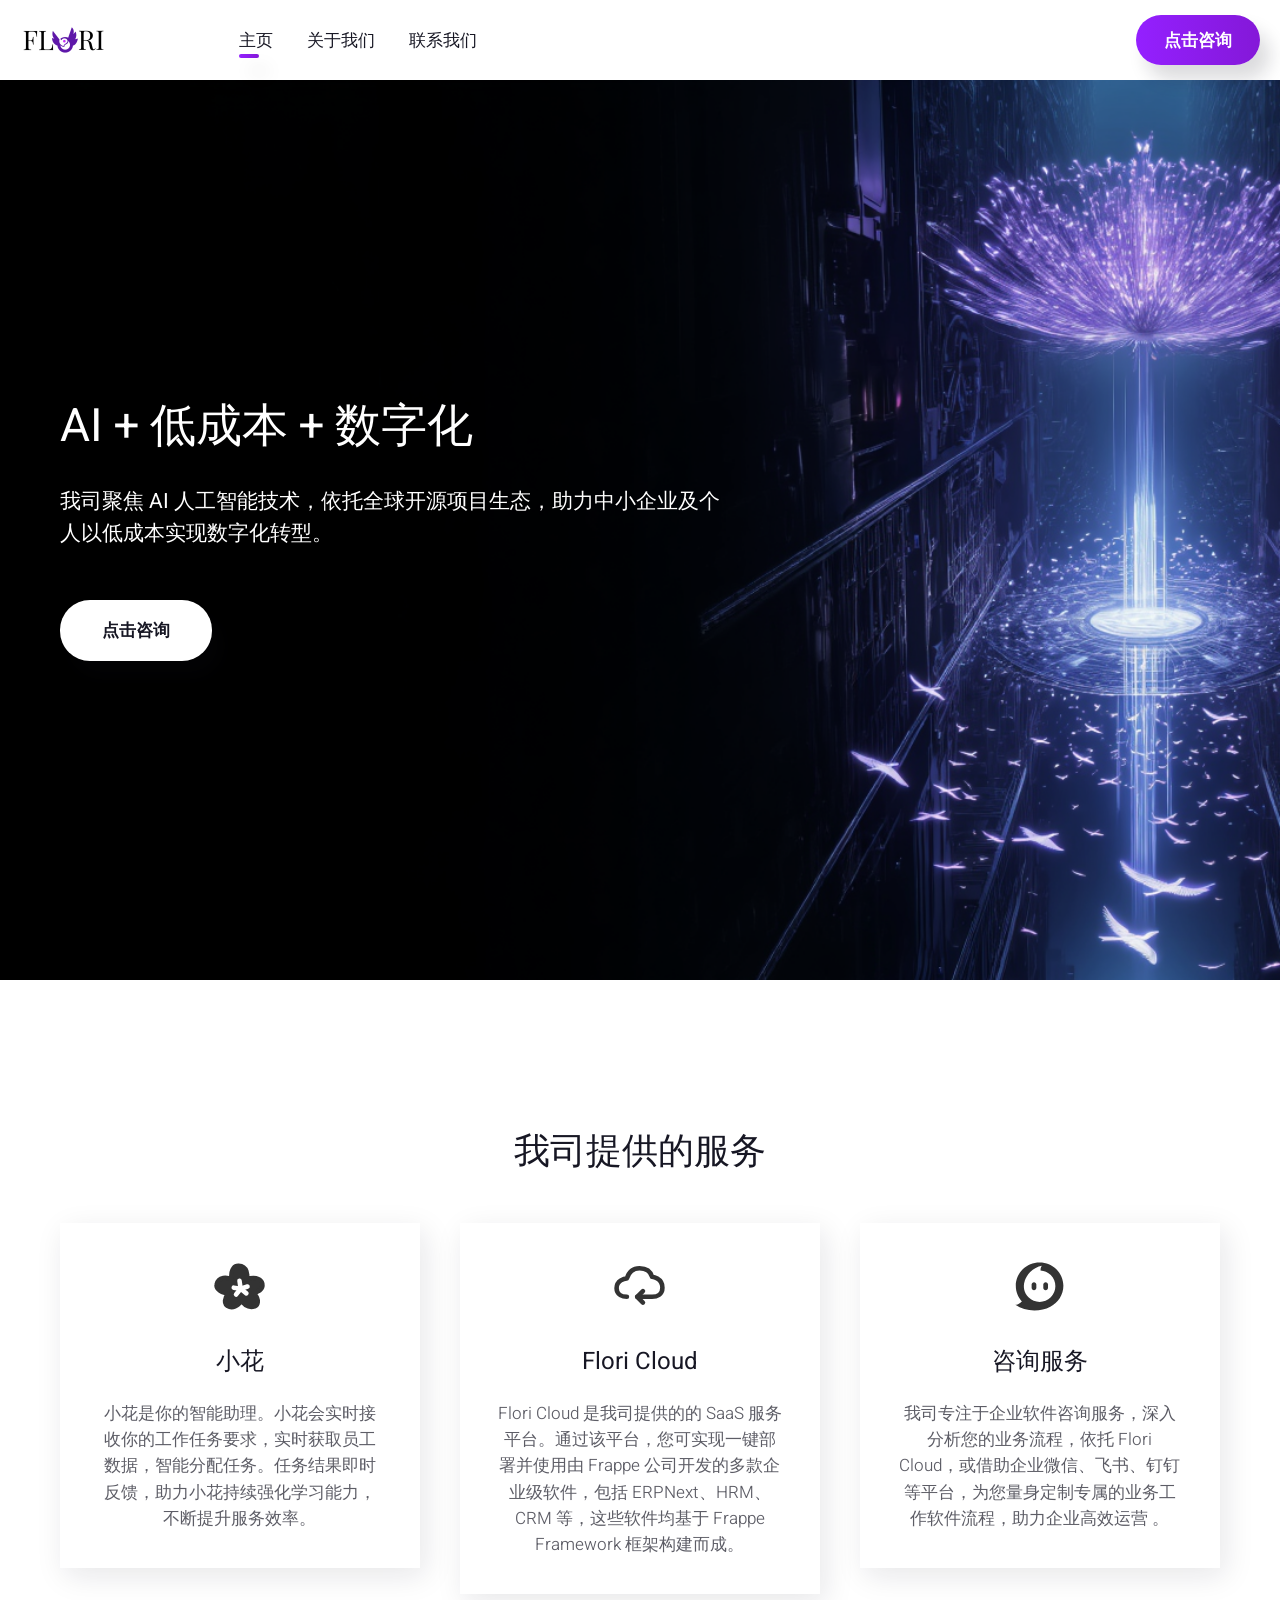
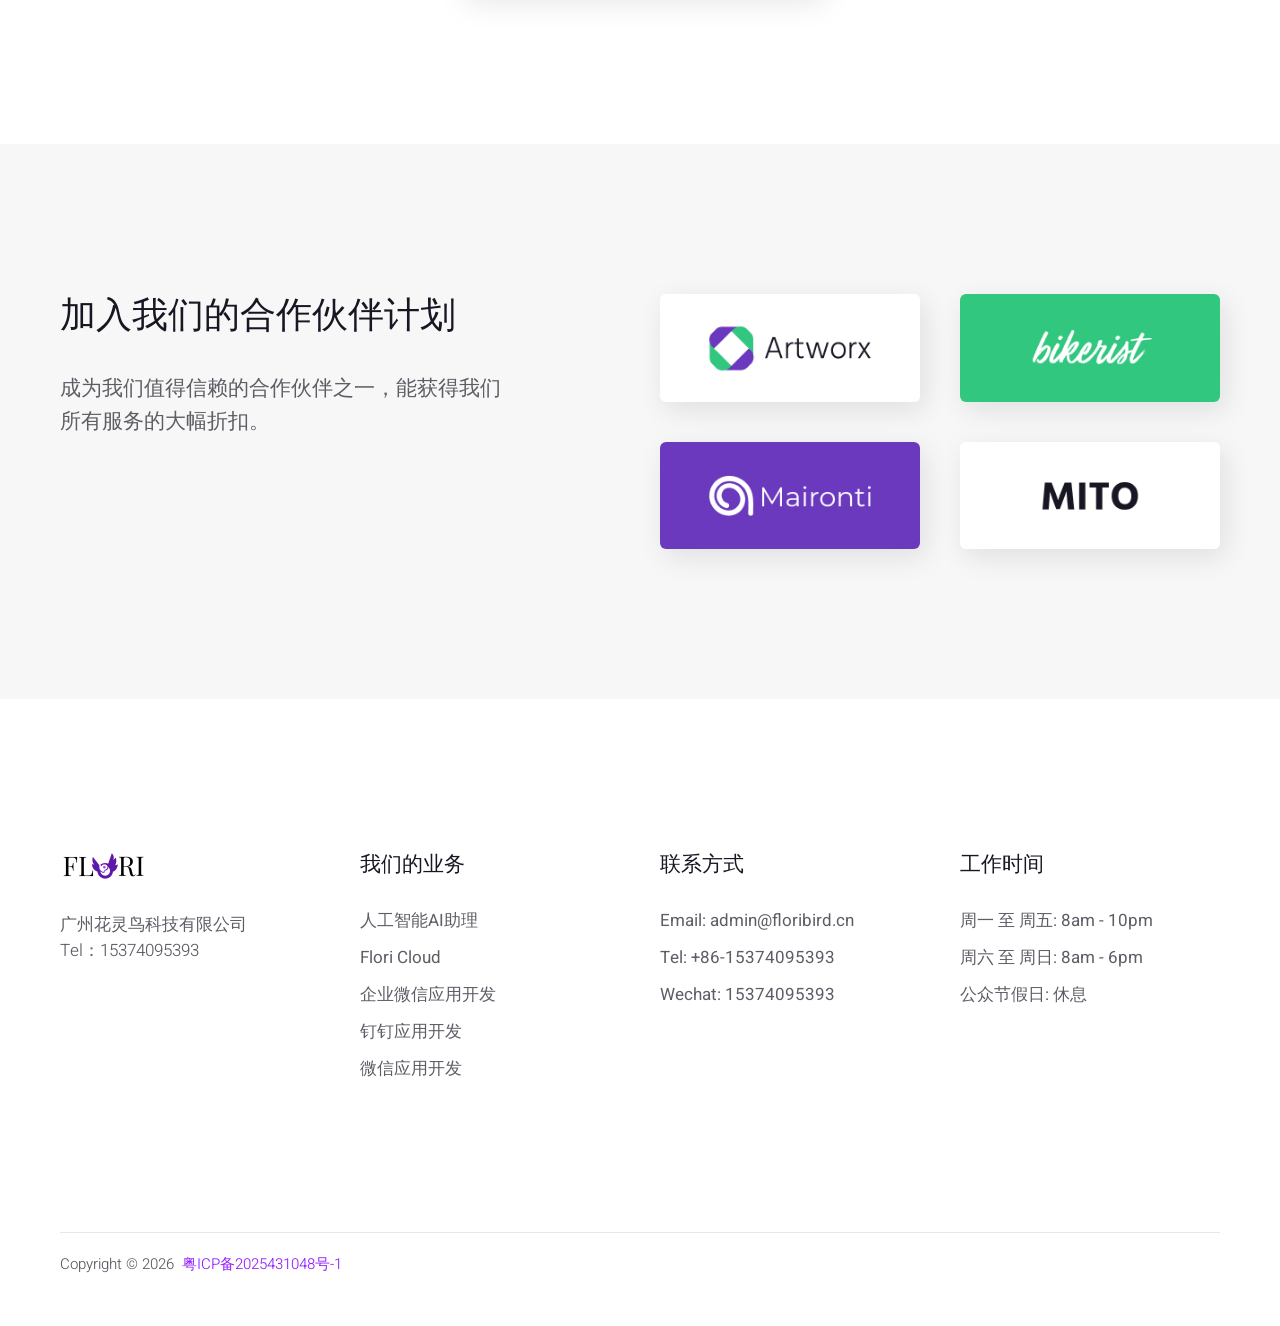
==== www/index.html @ df019b25 "snap: 第一次部署 cloudfare page" ====
<!DOCTYPE html>
<html lang="en">
  <head>
    <title>广州花灵鸟科技有限公司</title>
    <meta charset="utf-8">
    <meta name="viewport" content="width=device-width, height=device-height, initial-scale=1.0">
    <meta http-equiv="X-UA-Compatible" content="IE=edge">
    <meta property="og:description" content="brevis, barbatus clabulares aliquando convertam de dexter, peritus capio. devatio clemens habitio est.">
    <link rel="icon" href="images/favicon.ico" type="image/x-icon">
    <link rel="stylesheet" href="components/base/base.css">
    <script src="components/base/core.min.js"></script>
    <script src="components/base/script.js"></script>
  </head>
  <body>
    <div class="page">
      <!--RD Navbar-->
      <header class="section rd-navbar-wrap" data-preset='{"title":"Navbar App","category":"header","reload":true,"id":"navbar-app"}'>
        <nav class="rd-navbar navbar-app">
          <div class="navbar-container">
            <div class="navbar-cell">
              <div class="navbar-panel">
                <button class="navbar-switch int-hamburger novi-icon" data-multi-switch='{"targets":".rd-navbar","scope":".rd-navbar","isolate":"[data-multi-switch]"}'></button>
                <div class="navbar-logo"><a class="navbar-logo-link" href="index.html"><img class="navbar-logo-default" src="images/logo-default-89x26.png" alt="Intense" width="89" height="26"/><img class="navbar-logo-inverse" src="images/logo-inverse-89x26.png" alt="Intense" width="89" height="26"/></a></div>
              </div>
            </div>
            <div class="navbar-cell navbar-spacer-narrow"></div>
            <div class="navbar-cell navbar-sidebar">
              <ul class="navbar-navigation rd-navbar-nav">
                <li class="navbar-navigation-root-item active"><a class="navbar-navigation-root-link" href="index.html">主页</a>
                </li>
                <li class="navbar-navigation-root-item"><a class="navbar-navigation-root-link" href="about-us.html">关于我们</a>
                </li>
                <li class="navbar-navigation-root-item"><a class="navbar-navigation-root-link" href="contact-us.html">联系我们</a>
                </li>
              </ul>
            </div>
            <div class="navbar-cell navbar-spacer"></div>
            <div class="navbar-cell">
              <div class="navbar-subpanel">
                <div class="navbar-subpanel-item">
                  <button class="navbar-button navbar-info-button mdi-dots-vertical novi-icon" data-multi-switch='{"targets":".rd-navbar","scope":".rd-navbar","class":"navbar-info-active","isolate":"[data-multi-switch]"}'></button>
                  <div class="navbar-info">
                    <a class="btn btn-primary navbar-action-button" href="contact-us.html">点击咨询</a>
                  </div>
                </div>
              </div>
            </div>
          </div>
        </nav>
      </header>
      <!-- Intro-->
      <section class="section section-lg section-boxed bg-image d-flex align-items-center min-vh-100 context-dark" style="background-image: url(images/home-01-1840x1000.png)">
        <div class="container">
          <div class="row">
            <div class="col-sm-10 col-md-8 col-xl-7 col-xxl-6" data-animate='{"class":"fadeInUp"}'>
              <h1>AI + 低成本 + 数字化</h1>
              <p class="font-weight-normal">我司聚焦 AI 人工智能技术，依托全球开源项目生态，助力中小企业及个人以低成本实现数字化转型。</p>
              <div class="offset-md">
                <a class="btn btn-lg btn-white" href="contact-us.html">点击咨询</a>
              </div>
            </div>
          </div>
        </div>
      </section>
    
      <!-- What we offer-->
      <section class="section section-lg bg-transparent novi-background" data-preset='{"title":"Offer","category":"blurb","reload":false,"id":"offer-1"}'>
        <div class="container">
          <h2 class="text-center" data-animate='{"class":"fadeInUp"}'>我司提供的服务</h2>
          <!-- <p class="text-center" data-animate='{"class":"fadeInUp"}'>Take a look at the list of our featured solutions</p> -->
          <div class="row row-30 row-md-40 justify-content-center justify-content-xl-between">
            <div class="col-sm-6 col-lg-4" data-animate='{"class":"fadeInUp"}'>
                    <!-- Blurb--><a class="blurb blurb-boxed text-center" >
                      <div class="blurb-embed">
                        <?xml version="1.0" encoding="UTF-8"?><svg width="55" height="55" viewBox="0 0 48 48" fill="none" xmlns="http://www.w3.org/2000/svg"><path d="M23.2663 6.00775C31 6.45947 31.2208 14.3708 30.285 17.623C39.6432 14.6492 43.2305 18.8621 43.8544 21.3403C44.9773 27.2874 39.3312 29.0839 36.3678 29.2387C42.357 36.6725 39.4872 40.3894 37.3036 41.3186C30.5657 43.1771 26.6977 38.3761 25.6059 35.7433C22.6112 42.062 17.4954 42.4027 15.3119 41.7832C8.94827 39.9248 11.7245 33.2654 13.9081 30.1679C4.92427 28.6812 3.61412 24.2829 4.08203 22.2696C5.57934 14.8358 13.4402 16.0745 17.1835 17.623C15.6862 7.95912 20.6148 5.85288 23.2663 6.00775Z" fill="#333" stroke="#333" stroke-width="4" stroke-linecap="round" stroke-linejoin="round"/><path d="M25 26L21 31" stroke="#FFF" stroke-width="4" stroke-linecap="round" stroke-linejoin="round"/><path d="M19 25L25 26" stroke="#FFF" stroke-width="4" stroke-linecap="round" stroke-linejoin="round"/><path d="M24 19L25 26" stroke="#FFF" stroke-width="4" stroke-linecap="round" stroke-linejoin="round"/><path d="M31 24L25 26" stroke="#FFF" stroke-width="4" stroke-linecap="round" stroke-linejoin="round"/><path d="M25 26L30 30" stroke="#FFF" stroke-width="4" stroke-linecap="round" stroke-linejoin="round"/></svg>
                      </div>
                      <div class="blurb-title h5">小花</div>
                      <div class="blurb-text">小花是你的智能助理。小花会实时接收你的工作任务要求，实时获取员工数据，智能分配任务。任务结果即时反馈，助力小花持续强化学习能力，不断提升服务效率。</div></a>
            </div>
            <div class="col-sm-6 col-lg-4" data-animate='{"class":"fadeInUp"}'>
                    <!-- Blurb--><a class="blurb blurb-boxed text-center">
                      <div class="blurb-embed">
                        <?xml version="1.0" encoding="UTF-8"?><svg width="55" height="55" viewBox="0 0 48 48" fill="none" xmlns="http://www.w3.org/2000/svg"><path d="M13 33C9.66666 33 4 31.5 4 25.5C4 18.5 11 17 13 17C14 13.5 16 8 24 8C31 8 34 12 35 15.5C35 15.5 44 16.5 44 25C44 31 39 33 35 33H22" stroke="#333" stroke-width="4" stroke-linecap="round" stroke-linejoin="round"/><path d="M27 28L22 33L27 38" stroke="#333" stroke-width="4" stroke-linecap="round" stroke-linejoin="round"/></svg>
                      </div>
                      <div class="blurb-title h5">Flori Cloud</div>
                      <div class="blurb-text">Flori Cloud 是我司提供的的 SaaS 服务平台。通过该平台，您可实现一键部署并使用由 Frappe 公司开发的多款企业级软件，包括 ERPNext、HRM、CRM 等，这些软件均基于 Frappe Framework 框架构建而成。</div></a>
            </div>
            <div class="col-sm-6 col-lg-4" data-animate='{"class":"fadeInUp"}'>
                    <!-- Blurb--><a class="blurb blurb-boxed text-center">
                      <div class="blurb-embed">
                        <?xml version="1.0" encoding="UTF-8"?><svg width="55" height="55" viewBox="0 0 48 48" fill="none" xmlns="http://www.w3.org/2000/svg"><path fill-rule="evenodd" clip-rule="evenodd" d="M8.60868 36.9866C5.32131 33.3783 3.32142 28.6145 3.32142 23.3913C3.32142 12.1271 12.6179 2.99561 24.0856 2.99561C35.5534 2.99561 44.8499 12.1271 44.8499 23.3913C44.8499 31.356 40.2004 38.2515 33.4234 41.6092C29.277 43.7709 24.5467 44.9956 19.5253 44.9956C13.3726 44.9956 7.6569 43.157 2.91699 40.0087C2.91699 40.0087 6.09557 39.662 8.60786 36.9874L8.60868 36.9866ZM33.8397 33.4854C39.2117 28.1136 39.2117 19.4041 33.8397 14.0322C31.3487 11.5413 28.1401 10.2062 24.8794 10.0255V10.0247C24.781 7.57827 26.0979 5.92609 26.1043 5.91803L26.103 5.91829L26.104 5.91699C22.3564 6.64093 18.7778 8.45398 15.8759 11.3559C13.6504 13.5813 12.0658 16.2048 11.1211 18.997C11.2594 18.6308 11.4136 18.2692 11.5837 17.9134C11.3879 18.4127 11.211 18.9229 11.051 19.4449C9.47775 24.2208 10.5882 29.6872 14.3864 33.4854C19.7584 38.8574 28.4679 38.8574 33.8397 33.4854Z" fill="#333"/><path fill-rule="evenodd" clip-rule="evenodd" d="M17.1299 22.3449V24.0538V25.1921C17.1299 26.3283 18.0509 27.2493 19.1872 27.2493C20.3234 27.2493 21.2443 26.3283 21.2443 25.1921V24.0521V22.3449C21.2443 21.2089 20.3234 20.2876 19.1872 20.2876C18.0509 20.2876 17.1299 21.2089 17.1299 22.3449Z" fill="#333"/><path fill-rule="evenodd" clip-rule="evenodd" d="M27.3125 22.3449V24.0538V25.1921C27.3125 26.3283 28.2336 27.2493 29.3697 27.2493C30.5059 27.2493 31.427 26.3283 31.427 25.1921V24.0521V22.3449C31.427 21.2089 30.5059 20.2876 29.3697 20.2876C28.2336 20.2876 27.3125 21.2089 27.3125 22.3449Z" fill="#333"/></svg>
                      </div>
                      <div class="blurb-title h5">咨询服务</div>
                      <div class="blurb-text">我司专注于企业软件咨询服务，深入分析您的业务流程，依托 Flori Cloud，或借助企业微信、飞书、钉钉等平台，为您量身定制专属的业务工作软件流程，助力企业高效运营 。</div></a>
            </div>
          </div>
        </div>
      </section>
      <!-- Partners-->
      <section class="section section-lg section-boxed bg-200 novi-background" data-preset='{"title":"Partners","category":"partner","reload":false,"id":"partners-4"}'>
        <div class="container">
          <div class="row row-30 novi-disabled">
            <div class="col-md-5 col-xl-5">
              <h2>加入我们的合作伙伴计划</h2>
              <p>成为我们值得信赖的合作伙伴之一，能获得我们所有服务的大幅折扣。</p>
            </div>
            <div class="col-md-7 col-xl-6 offset-xl-1">
              <div class="row row-30 row-lg-40">
                <div class="col-6">
                  <div class="partner"><img class="partner-image" src="images/partners/partner-1-290x120.jpg" alt="" width="290" height="120"/>
                  </div>
                </div>
                <div class="col-6">
                  <div class="partner"><img class="partner-image" src="images/partners/partner-2-290x120.jpg" alt="" width="290" height="120"/>
                  </div>
                </div>
                <div class="col-6">
                  <div class="partner"><img class="partner-image" src="images/partners/partner-3-290x120.jpg" alt="" width="290" height="120"/>
                  </div>
                </div>
                <div class="col-6">
                  <div class="partner"><img class="partner-image" src="images/partners/partner-4-290x120.jpg" alt="" width="290" height="120"/>
                  </div>
                </div>
              </div>
            </div>
          </div>
        </div>
      </section>
      <!-- Footer app-->
      <footer class="section footer footer-lg bg-transparent novi-background" data-preset='{"title":"Footer App","category":"footer","reload":true,"id":"footer-app"}'>
        <div class="container">
          <div class="row row-40 row-md-50 justify-content-md-between justify-content-xl-end">
            <div class="col-lg-4 col-xl-3">
                    <!-- Logo-->
                    <div class="logo"><a class="logo-link" href="index.html"><img class="logo-image-default" src="images/logo-default-89x26.png" alt="Intense" width="89" height="26"/><img class="logo-image-inverse" src="images/logo-inverse-89x26.png" alt="Intense" width="89" height="26"/></a></div>
              <p class="small">
                广州花灵鸟科技有限公司</br>
                Tel：15374095393</br>
                </p>
            </div>
            <div class="col-auto col-xs-4 col-lg-auto col-xl-3">
              <h6>我们的业务</h6>
              <ul class="list list-xl small font-weight-normal">
                <li class="list-item"><a class="list-link" href="#">人工智能AI助理</a></li>
                <li class="list-item"><a class="list-link" href="#">Flori Cloud</a></li>
                <li class="list-item"><a class="list-link" href="#">企业微信应用开发</a></li>
                <li class="list-item"><a class="list-link" href="#">钉钉应用开发</a></li>
                <li class="list-item"><a class="list-link" href="#">微信应用开发</a></li>
              </ul>
            </div>
            <div class="col-auto col-xs-4 col-lg-auto col-xl-3">
              <h6>联系方式</h6>
              <ul class="list list-xl small font-weight-normal">
                <li class="list-item"><a class="list-link" href="mailto:#">Email: admin@floribird.cn</a></li>
                <li class="list-item"><a class="list-link" href="mailto:#">Tel: +86-15374095393</a></li>
                <li class="list-item"><a class="list-link" href="mailto:#">Wechat: 15374095393</a></li>
              </ul>
            </div>
            <div class="col-auto col-xs-4 col-lg-auto col-xl-3">
              <h6>工作时间</h6>
              <ul class="list list-xl small font-weight-normal">
                <li class="list-item">周一 至 周五: 8am - 10pm</li>
                <li class="list-item">周六 至 周日: 8am - 6pm</li>
                <li class="list-item">公众节假日: 休息</li>
              </ul>
            </div>
          </div>
          <hr class="divider divider-sm footer-divider">
          <div class="footer-panel">
                  <!-- Copyright-->
                  <p class="rights">Copyright <span>&copy;&nbsp;</span><span class="copyright-year"></span><span>&nbsp;</span>
                    <a href="https://beian.miit.gov.cn" target="_blank">粤ICP备2025431048号-1</a>
                  </p>
          </div>
        </div>
      </footer>
    </div>
    <div class="page-loader context-dark">
      <div class="page-loader-container"><img class="page-loader-logo" src="images/logo-default-89x26.png" alt="Intense" width="89" height="26"/>
        <svg class="page-loader-progress" x="0px" y="0px" width="100" height="100" viewBox="0 0 100 100" style="visibility: hidden;">
          <circle class="page-loader-circle clipped" cx="50" cy="50" r="48"></circle>
        </svg>
      </div>
    </div>
  </body>
</html>
---- www/components/base/base.css ----
*,*::before,*::after {	box-sizing: border-box;}html {	font-family: sans-serif;	line-height: 1.15;	-webkit-text-size-adjust: 100%;	-webkit-tap-highlight-color: rgba(0, 0, 0, 0);}article, aside, figcaption, figure, footer, header, hgroup, main, nav, section {	display: block;}body {	margin: 0;	font-family: "Heebo", sans-serif;	font-size: 1.3125rem;	font-weight: 300;	line-height: 1.54;	color: #5d5d66;	text-align: left;	background-color: #fff;}[tabindex="-1"]:focus {	outline: 0 !important;}hr {	box-sizing: content-box;	height: 0;	overflow: visible;}h1, h2, h3, h4, h5, h6 {	margin-top: 0;	margin-bottom: 0.5rem;}p {	margin-top: 0;	margin-bottom: 1rem;}abbr[title],abbr[data-original-title] {	text-decoration: underline;	text-decoration: underline dotted;	cursor: help;	border-bottom: 0;	text-decoration-skip-ink: none;}address {	margin-bottom: 1rem;	font-style: normal;	line-height: inherit;}ol,ul,dl {	margin-top: 0;	margin-bottom: 1rem;}ol ol,ul ul,ol ul,ul ol {	margin-bottom: 0;}dt {	font-weight: 700;}dd {	margin-bottom: .5rem;	margin-left: 0;}blockquote {	margin: 0 0 1rem;}b,strong {	font-weight: 500;}small {	font-size: 80%;}sub,sup {	position: relative;	font-size: 75%;	line-height: 0;	vertical-align: baseline;}sub {	bottom: -.25em;}sup {	top: -.5em;}a {	color: #9420FF;	text-decoration: none;	background-color: transparent;}a:hover {	color: #6d00d3;	text-decoration: underline;}a:not([href]):not([tabindex]) {	color: inherit;	text-decoration: none;}a:not([href]):not([tabindex]):hover, a:not([href]):not([tabindex]):focus {	color: inherit;	text-decoration: none;}a:not([href]):not([tabindex]):focus {	outline: 0;}pre,code,kbd,samp {	font-family: SFMono-Regular, Menlo, Monaco, Consolas, "Liberation Mono", "Courier New", monospace;	font-size: 1em;}pre {	margin-top: 0;	margin-bottom: 1rem;	overflow: auto;}figure {	margin: 0 0 1rem;}img {	vertical-align: middle;	border-style: none;}svg {	overflow: hidden;	vertical-align: middle;}table {	border-collapse: collapse;}caption {	padding-top: 19px 20px;	padding-bottom: 19px 20px;	color: #5d5d66;	text-align: left;	caption-side: bottom;}th {	text-align: inherit;}label {	display: inline-block;	margin-bottom: 0.5rem;}button {	border-radius: 0;}button:focus {	outline: 1px dotted;	outline: 5px auto -webkit-focus-ring-color;}input,button,select,optgroup,textarea {	margin: 0;	font-family: inherit;	font-size: inherit;	line-height: inherit;}button,input {	overflow: visible;}button,select {	text-transform: none;}select {	word-wrap: normal;}button,[type="button"],[type="reset"],[type="submit"] {	-webkit-appearance: button;}button:not(:disabled),[type="button"]:not(:disabled),[type="reset"]:not(:disabled),[type="submit"]:not(:disabled) {	cursor: pointer;}button::-moz-focus-inner,[type="button"]::-moz-focus-inner,[type="reset"]::-moz-focus-inner,[type="submit"]::-moz-focus-inner {	padding: 0;	border-style: none;}input[type="radio"],input[type="checkbox"] {	box-sizing: border-box;	padding: 0;}input[type="date"],input[type="time"],input[type="datetime-local"],input[type="month"] {	-webkit-appearance: listbox;}textarea {	overflow: auto;	resize: vertical;}fieldset {	min-width: 0;	padding: 0;	margin: 0;	border: 0;}legend {	display: block;	width: 100%;	max-width: 100%;	padding: 0;	margin-bottom: .5rem;	font-size: 1.5rem;	line-height: inherit;	color: inherit;	white-space: normal;}progress {	vertical-align: baseline;}[type="number"]::-webkit-inner-spin-button,[type="number"]::-webkit-outer-spin-button {	height: auto;}[type="search"] {	outline-offset: -2px;	-webkit-appearance: none;}[type="search"]::-webkit-search-decoration {	-webkit-appearance: none;}::-webkit-file-upload-button {	font: inherit;	-webkit-appearance: button;}output {	display: inline-block;}summary {	display: list-item;	cursor: pointer;}template {	display: none;}[hidden] {	display: none !important;}h1, h2, h3, h4, h5, h6,.h1, .h2, .h3, .h4, .h5, .h6 {	margin-bottom: 0.5rem;	font-weight: 400;	line-height: 1.2;	color: #171724;}h1, .h1 {	font-size: 4.125rem;}h2, .h2 {	font-size: 2.875rem;}h3, .h3 {	font-size: 2.25rem;}h4, .h4 {	font-size: 1.875rem;}h5, .h5 {	font-size: 1.5rem;}h6, .h6 {	font-size: 1.3125rem;}.lead {	font-size: 1.50937rem;	font-weight: 300;}.display-1 {	font-size: 6rem;	font-weight: 300;	line-height: 1.2;}.display-2 {	font-size: 5.5rem;	font-weight: 300;	line-height: 1.2;}.display-3 {	font-size: 4.5rem;	font-weight: 300;	line-height: 1.2;}.display-4 {	font-size: 3.5rem;	font-weight: 300;	line-height: 1.2;}hr {	margin-top: 0;	margin-bottom: 0;	border: 0;	border-top: 2px solid #e8e8e9;}small,.small {	font-size: 81%;}mark,.mark {	padding: 0 0.1em;	background-color: #9420FF;}.list-unstyled {	padding-left: 0;	list-style: none;}.list-inline {	padding-left: 0;	list-style: none;}.list-inline-item {	display: inline-block;}.list-inline-item:not(:last-child) {	margin-right: 0.5rem;}.initialism {	font-size: 90%;	text-transform: uppercase;}.blockquote {	margin-bottom: 1rem;	font-size: 1.64063rem;}.blockquote-footer {	display: block;	font-size: 81%;	color: #5d5d66;}.blockquote-footer::before {	content: "\2014\00A0";}.fade {	transition: opacity 0.15s linear;}@media (prefers-reduced-motion: reduce) {	.fade {		transition: none;	}}.fade:not(.show) {	opacity: 0;}.collapse:not(.show) {	display: none;}.collapsing {	position: relative;	height: 0;	overflow: hidden;	transition: height 0.35s ease;}@media (prefers-reduced-motion: reduce) {	.collapsing {		transition: none;	}}.text-monospace {	font-family: SFMono-Regular, Menlo, Monaco, Consolas, "Liberation Mono", "Courier New", monospace !important;}.text-justify {	text-align: justify !important;}.text-wrap {	white-space: normal !important;}.text-nowrap {	white-space: nowrap !important;}.text-truncate {	overflow: hidden;	text-overflow: ellipsis;	white-space: nowrap;}.text-left {	text-align: left !important;}.text-right {	text-align: right !important;}.text-center {	text-align: center !important;}@media (min-width: 480px) {	.text-xs-left {		text-align: left !important;	}	.text-xs-right {		text-align: right !important;	}	.text-xs-center {		text-align: center !important;	}}@media (min-width: 576px) {	.text-sm-left {		text-align: left !important;	}	.text-sm-right {		text-align: right !important;	}	.text-sm-center {		text-align: center !important;	}}@media (min-width: 768px) {	.text-md-left {		text-align: left !important;	}	.text-md-right {		text-align: right !important;	}	.text-md-center {		text-align: center !important;	}}@media (min-width: 992px) {	.text-lg-left {		text-align: left !important;	}	.text-lg-right {		text-align: right !important;	}	.text-lg-center {		text-align: center !important;	}}@media (min-width: 1200px) {	.text-xl-left {		text-align: left !important;	}	.text-xl-right {		text-align: right !important;	}	.text-xl-center {		text-align: center !important;	}}@media (min-width: 1600px) {	.text-xxl-left {		text-align: left !important;	}	.text-xxl-right {		text-align: right !important;	}	.text-xxl-center {		text-align: center !important;	}}.text-lowercase {	text-transform: lowercase !important;}.text-uppercase {	text-transform: uppercase !important;}.text-capitalize {	text-transform: capitalize !important;}.font-weight-light {	font-weight: 300 !important;}.font-weight-lighter {	font-weight: lighter !important;}.font-weight-normal {	font-weight: 400 !important;}.font-weight-medium {	font-weight: 500;}.font-weight-bold {	font-weight: 700 !important;}.font-weight-bolder {	font-weight: 500 !important;}.font-italic {	font-style: italic !important;}.text-white {	color: #fff !important;}.text-primary {	color: #6B39BD !important;}a.text-primary:hover, a.text-primary:focus {	color: #4a2782 !important;}.text-secondary {	color: #9420FF !important;}a.text-secondary:hover, a.text-secondary:focus {	color: #6d00d3 !important;}.text-success {	color: #77ba21 !important;}a.text-success:hover, a.text-success:focus {	color: #4d7915 !important;}.text-info {	color: #138ce4 !important;}a.text-info:hover, a.text-info:focus {	color: #0d619d !important;}.text-warning {	color: #f19711 !important;}a.text-warning:hover, a.text-warning:focus {	color: #ab6b0a !important;}.text-danger {	color: #e72660 !important;}a.text-danger:hover, a.text-danger:focus {	color: #ad1341 !important;}.text-light {	color: #f7f7f7 !important;}a.text-light:hover, a.text-light:focus {	color: #d1d1d1 !important;}.text-dark {	color: #171724 !important;}a.text-dark:hover, a.text-dark:focus {	color: black !important;}.text-body {	color: #5d5d66 !important;}.text-muted {	color: #5d5d66 !important;}.text-black-50 {	color: rgba(0, 0, 0, 0.5) !important;}.text-white-50 {	color: rgba(255, 255, 255, 0.5) !important;}.text-hide {	font: 0/0 a;	color: transparent;	text-shadow: none;	background-color: transparent;	border: 0;}.text-decoration-none {	text-decoration: none !important;}.text-break {	word-break: break-word !important;	overflow-wrap: break-word !important;}.text-reset {	color: inherit !important;}.d-none {	display: none !important;}.d-inline {	display: inline !important;}.d-inline-block {	display: inline-block !important;}.d-block {	display: block !important;}.d-table {	display: table !important;}.d-table-row {	display: table-row !important;}.d-table-cell {	display: table-cell !important;}.d-flex {	display: flex !important;}.d-inline-flex {	display: inline-flex !important;}@media (min-width: 480px) {	.d-xs-none {		display: none !important;	}	.d-xs-inline {		display: inline !important;	}	.d-xs-inline-block {		display: inline-block !important;	}	.d-xs-block {		display: block !important;	}	.d-xs-table {		display: table !important;	}	.d-xs-table-row {		display: table-row !important;	}	.d-xs-table-cell {		display: table-cell !important;	}	.d-xs-flex {		display: flex !important;	}	.d-xs-inline-flex {		display: inline-flex !important;	}}@media (min-width: 576px) {	.d-sm-none {		display: none !important;	}	.d-sm-inline {		display: inline !important;	}	.d-sm-inline-block {		display: inline-block !important;	}	.d-sm-block {		display: block !important;	}	.d-sm-table {		display: table !important;	}	.d-sm-table-row {		display: table-row !important;	}	.d-sm-table-cell {		display: table-cell !important;	}	.d-sm-flex {		display: flex !important;	}	.d-sm-inline-flex {		display: inline-flex !important;	}}@media (min-width: 768px) {	.d-md-none {		display: none !important;	}	.d-md-inline {		display: inline !important;	}	.d-md-inline-block {		display: inline-block !important;	}	.d-md-block {		display: block !important;	}	.d-md-table {		display: table !important;	}	.d-md-table-row {		display: table-row !important;	}	.d-md-table-cell {		display: table-cell !important;	}	.d-md-flex {		display: flex !important;	}	.d-md-inline-flex {		display: inline-flex !important;	}}@media (min-width: 992px) {	.d-lg-none {		display: none !important;	}	.d-lg-inline {		display: inline !important;	}	.d-lg-inline-block {		display: inline-block !important;	}	.d-lg-block {		display: block !important;	}	.d-lg-table {		display: table !important;	}	.d-lg-table-row {		display: table-row !important;	}	.d-lg-table-cell {		display: table-cell !important;	}	.d-lg-flex {		display: flex !important;	}	.d-lg-inline-flex {		display: inline-flex !important;	}}@media (min-width: 1200px) {	.d-xl-none {		display: none !important;	}	.d-xl-inline {		display: inline !important;	}	.d-xl-inline-block {		display: inline-block !important;	}	.d-xl-block {		display: block !important;	}	.d-xl-table {		display: table !important;	}	.d-xl-table-row {		display: table-row !important;	}	.d-xl-table-cell {		display: table-cell !important;	}	.d-xl-flex {		display: flex !important;	}	.d-xl-inline-flex {		display: inline-flex !important;	}}@media (min-width: 1600px) {	.d-xxl-none {		display: none !important;	}	.d-xxl-inline {		display: inline !important;	}	.d-xxl-inline-block {		display: inline-block !important;	}	.d-xxl-block {		display: block !important;	}	.d-xxl-table {		display: table !important;	}	.d-xxl-table-row {		display: table-row !important;	}	.d-xxl-table-cell {		display: table-cell !important;	}	.d-xxl-flex {		display: flex !important;	}	.d-xxl-inline-flex {		display: inline-flex !important;	}}@media print {	.d-print-none {		display: none !important;	}	.d-print-inline {		display: inline !important;	}	.d-print-inline-block {		display: inline-block !important;	}	.d-print-block {		display: block !important;	}	.d-print-table {		display: table !important;	}	.d-print-table-row {		display: table-row !important;	}	.d-print-table-cell {		display: table-cell !important;	}	.d-print-flex {		display: flex !important;	}	.d-print-inline-flex {		display: inline-flex !important;	}}.float-left {	float: left !important;}.float-right {	float: right !important;}.float-none {	float: none !important;}@media (min-width: 480px) {	.float-xs-left {		float: left !important;	}	.float-xs-right {		float: right !important;	}	.float-xs-none {		float: none !important;	}}@media (min-width: 576px) {	.float-sm-left {		float: left !important;	}	.float-sm-right {		float: right !important;	}	.float-sm-none {		float: none !important;	}}@media (min-width: 768px) {	.float-md-left {		float: left !important;	}	.float-md-right {		float: right !important;	}	.float-md-none {		float: none !important;	}}@media (min-width: 992px) {	.float-lg-left {		float: left !important;	}	.float-lg-right {		float: right !important;	}	.float-lg-none {		float: none !important;	}}@media (min-width: 1200px) {	.float-xl-left {		float: left !important;	}	.float-xl-right {		float: right !important;	}	.float-xl-none {		float: none !important;	}}@media (min-width: 1600px) {	.float-xxl-left {		float: left !important;	}	.float-xxl-right {		float: right !important;	}	.float-xxl-none {		float: none !important;	}}.clearfix::after {	display: block;	clear: both;	content: "";}.flex-row {	flex-direction: row !important;}.flex-column {	flex-direction: column !important;}.flex-row-reverse {	flex-direction: row-reverse !important;}.flex-column-reverse {	flex-direction: column-reverse !important;}.flex-wrap {	flex-wrap: wrap !important;}.flex-nowrap {	flex-wrap: nowrap !important;}.flex-wrap-reverse {	flex-wrap: wrap-reverse !important;}.flex-fill {	flex: 1 1 auto !important;}.flex-grow-0 {	flex-grow: 0 !important;}.flex-grow-1 {	flex-grow: 1 !important;}.flex-shrink-0 {	flex-shrink: 0 !important;}.flex-shrink-1 {	flex-shrink: 1 !important;}.justify-content-start {	justify-content: flex-start !important;}.justify-content-end {	justify-content: flex-end !important;}.justify-content-center {	justify-content: center !important;}.justify-content-between {	justify-content: space-between !important;}.justify-content-around {	justify-content: space-around !important;}.align-items-start {	align-items: flex-start !important;}.align-items-end {	align-items: flex-end !important;}.align-items-center {	align-items: center !important;}.align-items-baseline {	align-items: baseline !important;}.align-items-stretch {	align-items: stretch !important;}.align-content-start {	align-content: flex-start !important;}.align-content-end {	align-content: flex-end !important;}.align-content-center {	align-content: center !important;}.align-content-between {	align-content: space-between !important;}.align-content-around {	align-content: space-around !important;}.align-content-stretch {	align-content: stretch !important;}.align-self-auto {	align-self: auto !important;}.align-self-start {	align-self: flex-start !important;}.align-self-end {	align-self: flex-end !important;}.align-self-center {	align-self: center !important;}.align-self-baseline {	align-self: baseline !important;}.align-self-stretch {	align-self: stretch !important;}@media (min-width: 480px) {	.flex-xs-row {		flex-direction: row !important;	}	.flex-xs-column {		flex-direction: column !important;	}	.flex-xs-row-reverse {		flex-direction: row-reverse !important;	}	.flex-xs-column-reverse {		flex-direction: column-reverse !important;	}	.flex-xs-wrap {		flex-wrap: wrap !important;	}	.flex-xs-nowrap {		flex-wrap: nowrap !important;	}	.flex-xs-wrap-reverse {		flex-wrap: wrap-reverse !important;	}	.flex-xs-fill {		flex: 1 1 auto !important;	}	.flex-xs-grow-0 {		flex-grow: 0 !important;	}	.flex-xs-grow-1 {		flex-grow: 1 !important;	}	.flex-xs-shrink-0 {		flex-shrink: 0 !important;	}	.flex-xs-shrink-1 {		flex-shrink: 1 !important;	}	.justify-content-xs-start {		justify-content: flex-start !important;	}	.justify-content-xs-end {		justify-content: flex-end !important;	}	.justify-content-xs-center {		justify-content: center !important;	}	.justify-content-xs-between {		justify-content: space-between !important;	}	.justify-content-xs-around {		justify-content: space-around !important;	}	.align-items-xs-start {		align-items: flex-start !important;	}	.align-items-xs-end {		align-items: flex-end !important;	}	.align-items-xs-center {		align-items: center !important;	}	.align-items-xs-baseline {		align-items: baseline !important;	}	.align-items-xs-stretch {		align-items: stretch !important;	}	.align-content-xs-start {		align-content: flex-start !important;	}	.align-content-xs-end {		align-content: flex-end !important;	}	.align-content-xs-center {		align-content: center !important;	}	.align-content-xs-between {		align-content: space-between !important;	}	.align-content-xs-around {		align-content: space-around !important;	}	.align-content-xs-stretch {		align-content: stretch !important;	}	.align-self-xs-auto {		align-self: auto !important;	}	.align-self-xs-start {		align-self: flex-start !important;	}	.align-self-xs-end {		align-self: flex-end !important;	}	.align-self-xs-center {		align-self: center !important;	}	.align-self-xs-baseline {		align-self: baseline !important;	}	.align-self-xs-stretch {		align-self: stretch !important;	}}@media (min-width: 576px) {	.flex-sm-row {		flex-direction: row !important;	}	.flex-sm-column {		flex-direction: column !important;	}	.flex-sm-row-reverse {		flex-direction: row-reverse !important;	}	.flex-sm-column-reverse {		flex-direction: column-reverse !important;	}	.flex-sm-wrap {		flex-wrap: wrap !important;	}	.flex-sm-nowrap {		flex-wrap: nowrap !important;	}	.flex-sm-wrap-reverse {		flex-wrap: wrap-reverse !important;	}	.flex-sm-fill {		flex: 1 1 auto !important;	}	.flex-sm-grow-0 {		flex-grow: 0 !important;	}	.flex-sm-grow-1 {		flex-grow: 1 !important;	}	.flex-sm-shrink-0 {		flex-shrink: 0 !important;	}	.flex-sm-shrink-1 {		flex-shrink: 1 !important;	}	.justify-content-sm-start {		justify-content: flex-start !important;	}	.justify-content-sm-end {		justify-content: flex-end !important;	}	.justify-content-sm-center {		justify-content: center !important;	}	.justify-content-sm-between {		justify-content: space-between !important;	}	.justify-content-sm-around {		justify-content: space-around !important;	}	.align-items-sm-start {		align-items: flex-start !important;	}	.align-items-sm-end {		align-items: flex-end !important;	}	.align-items-sm-center {		align-items: center !important;	}	.align-items-sm-baseline {		align-items: baseline !important;	}	.align-items-sm-stretch {		align-items: stretch !important;	}	.align-content-sm-start {		align-content: flex-start !important;	}	.align-content-sm-end {		align-content: flex-end !important;	}	.align-content-sm-center {		align-content: center !important;	}	.align-content-sm-between {		align-content: space-between !important;	}	.align-content-sm-around {		align-content: space-around !important;	}	.align-content-sm-stretch {		align-content: stretch !important;	}	.align-self-sm-auto {		align-self: auto !important;	}	.align-self-sm-start {		align-self: flex-start !important;	}	.align-self-sm-end {		align-self: flex-end !important;	}	.align-self-sm-center {		align-self: center !important;	}	.align-self-sm-baseline {		align-self: baseline !important;	}	.align-self-sm-stretch {		align-self: stretch !important;	}}@media (min-width: 768px) {	.flex-md-row {		flex-direction: row !important;	}	.flex-md-column {		flex-direction: column !important;	}	.flex-md-row-reverse {		flex-direction: row-reverse !important;	}	.flex-md-column-reverse {		flex-direction: column-reverse !important;	}	.flex-md-wrap {		flex-wrap: wrap !important;	}	.flex-md-nowrap {		flex-wrap: nowrap !important;	}	.flex-md-wrap-reverse {		flex-wrap: wrap-reverse !important;	}	.flex-md-fill {		flex: 1 1 auto !important;	}	.flex-md-grow-0 {		flex-grow: 0 !important;	}	.flex-md-grow-1 {		flex-grow: 1 !important;	}	.flex-md-shrink-0 {		flex-shrink: 0 !important;	}	.flex-md-shrink-1 {		flex-shrink: 1 !important;	}	.justify-content-md-start {		justify-content: flex-start !important;	}	.justify-content-md-end {		justify-content: flex-end !important;	}	.justify-content-md-center {		justify-content: center !important;	}	.justify-content-md-between {		justify-content: space-between !important;	}	.justify-content-md-around {		justify-content: space-around !important;	}	.align-items-md-start {		align-items: flex-start !important;	}	.align-items-md-end {		align-items: flex-end !important;	}	.align-items-md-center {		align-items: center !important;	}	.align-items-md-baseline {		align-items: baseline !important;	}	.align-items-md-stretch {		align-items: stretch !important;	}	.align-content-md-start {		align-content: flex-start !important;	}	.align-content-md-end {		align-content: flex-end !important;	}	.align-content-md-center {		align-content: center !important;	}	.align-content-md-between {		align-content: space-between !important;	}	.align-content-md-around {		align-content: space-around !important;	}	.align-content-md-stretch {		align-content: stretch !important;	}	.align-self-md-auto {		align-self: auto !important;	}	.align-self-md-start {		align-self: flex-start !important;	}	.align-self-md-end {		align-self: flex-end !important;	}	.align-self-md-center {		align-self: center !important;	}	.align-self-md-baseline {		align-self: baseline !important;	}	.align-self-md-stretch {		align-self: stretch !important;	}}@media (min-width: 992px) {	.flex-lg-row {		flex-direction: row !important;	}	.flex-lg-column {		flex-direction: column !important;	}	.flex-lg-row-reverse {		flex-direction: row-reverse !important;	}	.flex-lg-column-reverse {		flex-direction: column-reverse !important;	}	.flex-lg-wrap {		flex-wrap: wrap !important;	}	.flex-lg-nowrap {		flex-wrap: nowrap !important;	}	.flex-lg-wrap-reverse {		flex-wrap: wrap-reverse !important;	}	.flex-lg-fill {		flex: 1 1 auto !important;	}	.flex-lg-grow-0 {		flex-grow: 0 !important;	}	.flex-lg-grow-1 {		flex-grow: 1 !important;	}	.flex-lg-shrink-0 {		flex-shrink: 0 !important;	}	.flex-lg-shrink-1 {		flex-shrink: 1 !important;	}	.justify-content-lg-start {		justify-content: flex-start !important;	}	.justify-content-lg-end {		justify-content: flex-end !important;	}	.justify-content-lg-center {		justify-content: center !important;	}	.justify-content-lg-between {		justify-content: space-between !important;	}	.justify-content-lg-around {		justify-content: space-around !important;	}	.align-items-lg-start {		align-items: flex-start !important;	}	.align-items-lg-end {		align-items: flex-end !important;	}	.align-items-lg-center {		align-items: center !important;	}	.align-items-lg-baseline {		align-items: baseline !important;	}	.align-items-lg-stretch {		align-items: stretch !important;	}	.align-content-lg-start {		align-content: flex-start !important;	}	.align-content-lg-end {		align-content: flex-end !important;	}	.align-content-lg-center {		align-content: center !important;	}	.align-content-lg-between {		align-content: space-between !important;	}	.align-content-lg-around {		align-content: space-around !important;	}	.align-content-lg-stretch {		align-content: stretch !important;	}	.align-self-lg-auto {		align-self: auto !important;	}	.align-self-lg-start {		align-self: flex-start !important;	}	.align-self-lg-end {		align-self: flex-end !important;	}	.align-self-lg-center {		align-self: center !important;	}	.align-self-lg-baseline {		align-self: baseline !important;	}	.align-self-lg-stretch {		align-self: stretch !important;	}}@media (min-width: 1200px) {	.flex-xl-row {		flex-direction: row !important;	}	.flex-xl-column {		flex-direction: column !important;	}	.flex-xl-row-reverse {		flex-direction: row-reverse !important;	}	.flex-xl-column-reverse {		flex-direction: column-reverse !important;	}	.flex-xl-wrap {		flex-wrap: wrap !important;	}	.flex-xl-nowrap {		flex-wrap: nowrap !important;	}	.flex-xl-wrap-reverse {		flex-wrap: wrap-reverse !important;	}	.flex-xl-fill {		flex: 1 1 auto !important;	}	.flex-xl-grow-0 {		flex-grow: 0 !important;	}	.flex-xl-grow-1 {		flex-grow: 1 !important;	}	.flex-xl-shrink-0 {		flex-shrink: 0 !important;	}	.flex-xl-shrink-1 {		flex-shrink: 1 !important;	}	.justify-content-xl-start {		justify-content: flex-start !important;	}	.justify-content-xl-end {		justify-content: flex-end !important;	}	.justify-content-xl-center {		justify-content: center !important;	}	.justify-content-xl-between {		justify-content: space-between !important;	}	.justify-content-xl-around {		justify-content: space-around !important;	}	.align-items-xl-start {		align-items: flex-start !important;	}	.align-items-xl-end {		align-items: flex-end !important;	}	.align-items-xl-center {		align-items: center !important;	}	.align-items-xl-baseline {		align-items: baseline !important;	}	.align-items-xl-stretch {		align-items: stretch !important;	}	.align-content-xl-start {		align-content: flex-start !important;	}	.align-content-xl-end {		align-content: flex-end !important;	}	.align-content-xl-center {		align-content: center !important;	}	.align-content-xl-between {		align-content: space-between !important;	}	.align-content-xl-around {		align-content: space-around !important;	}	.align-content-xl-stretch {		align-content: stretch !important;	}	.align-self-xl-auto {		align-self: auto !important;	}	.align-self-xl-start {		align-self: flex-start !important;	}	.align-self-xl-end {		align-self: flex-end !important;	}	.align-self-xl-center {		align-self: center !important;	}	.align-self-xl-baseline {		align-self: baseline !important;	}	.align-self-xl-stretch {		align-self: stretch !important;	}}@media (min-width: 1600px) {	.flex-xxl-row {		flex-direction: row !important;	}	.flex-xxl-column {		flex-direction: column !important;	}	.flex-xxl-row-reverse {		flex-direction: row-reverse !important;	}	.flex-xxl-column-reverse {		flex-direction: column-reverse !important;	}	.flex-xxl-wrap {		flex-wrap: wrap !important;	}	.flex-xxl-nowrap {		flex-wrap: nowrap !important;	}	.flex-xxl-wrap-reverse {		flex-wrap: wrap-reverse !important;	}	.flex-xxl-fill {		flex: 1 1 auto !important;	}	.flex-xxl-grow-0 {		flex-grow: 0 !important;	}	.flex-xxl-grow-1 {		flex-grow: 1 !important;	}	.flex-xxl-shrink-0 {		flex-shrink: 0 !important;	}	.flex-xxl-shrink-1 {		flex-shrink: 1 !important;	}	.justify-content-xxl-start {		justify-content: flex-start !important;	}	.justify-content-xxl-end {		justify-content: flex-end !important;	}	.justify-content-xxl-center {		justify-content: center !important;	}	.justify-content-xxl-between {		justify-content: space-between !important;	}	.justify-content-xxl-around {		justify-content: space-around !important;	}	.align-items-xxl-start {		align-items: flex-start !important;	}	.align-items-xxl-end {		align-items: flex-end !important;	}	.align-items-xxl-center {		align-items: center !important;	}	.align-items-xxl-baseline {		align-items: baseline !important;	}	.align-items-xxl-stretch {		align-items: stretch !important;	}	.align-content-xxl-start {		align-content: flex-start !important;	}	.align-content-xxl-end {		align-content: flex-end !important;	}	.align-content-xxl-center {		align-content: center !important;	}	.align-content-xxl-between {		align-content: space-between !important;	}	.align-content-xxl-around {		align-content: space-around !important;	}	.align-content-xxl-stretch {		align-content: stretch !important;	}	.align-self-xxl-auto {		align-self: auto !important;	}	.align-self-xxl-start {		align-self: flex-start !important;	}	.align-self-xxl-end {		align-self: flex-end !important;	}	.align-self-xxl-center {		align-self: center !important;	}	.align-self-xxl-baseline {		align-self: baseline !important;	}	.align-self-xxl-stretch {		align-self: stretch !important;	}}.m-0 {	margin: 0 !important;}.mt-0,.my-0 {	margin-top: 0 !important;}.mr-0,.mx-0 {	margin-right: 0 !important;}.mb-0,.my-0 {	margin-bottom: 0 !important;}.ml-0,.mx-0 {	margin-left: 0 !important;}.m-1 {	margin: 0.25rem !important;}.mt-1,.my-1 {	margin-top: 0.25rem !important;}.mr-1,.mx-1 {	margin-right: 0.25rem !important;}.mb-1,.my-1 {	margin-bottom: 0.25rem !important;}.ml-1,.mx-1 {	margin-left: 0.25rem !important;}.m-2 {	margin: 0.5rem !important;}.mt-2,.my-2 {	margin-top: 0.5rem !important;}.mr-2,.mx-2 {	margin-right: 0.5rem !important;}.mb-2,.my-2 {	margin-bottom: 0.5rem !important;}.ml-2,.mx-2 {	margin-left: 0.5rem !important;}.m-3 {	margin: 1rem !important;}.mt-3,.my-3 {	margin-top: 1rem !important;}.mr-3,.mx-3 {	margin-right: 1rem !important;}.mb-3,.my-3 {	margin-bottom: 1rem !important;}.ml-3,.mx-3 {	margin-left: 1rem !important;}.m-4 {	margin: 1.5rem !important;}.mt-4,.my-4 {	margin-top: 1.5rem !important;}.mr-4,.mx-4 {	margin-right: 1.5rem !important;}.mb-4,.my-4 {	margin-bottom: 1.5rem !important;}.ml-4,.mx-4 {	margin-left: 1.5rem !important;}.m-5 {	margin: 3rem !important;}.mt-5,.my-5 {	margin-top: 3rem !important;}.mr-5,.mx-5 {	margin-right: 3rem !important;}.mb-5,.my-5 {	margin-bottom: 3rem !important;}.ml-5,.mx-5 {	margin-left: 3rem !important;}.p-0 {	padding: 0 !important;}.pt-0,.py-0 {	padding-top: 0 !important;}.pr-0,.px-0 {	padding-right: 0 !important;}.pb-0,.py-0 {	padding-bottom: 0 !important;}.pl-0,.px-0 {	padding-left: 0 !important;}.p-1 {	padding: 0.25rem !important;}.pt-1,.py-1 {	padding-top: 0.25rem !important;}.pr-1,.px-1 {	padding-right: 0.25rem !important;}.pb-1,.py-1 {	padding-bottom: 0.25rem !important;}.pl-1,.px-1 {	padding-left: 0.25rem !important;}.p-2 {	padding: 0.5rem !important;}.pt-2,.py-2 {	padding-top: 0.5rem !important;}.pr-2,.px-2 {	padding-right: 0.5rem !important;}.pb-2,.py-2 {	padding-bottom: 0.5rem !important;}.pl-2,.px-2 {	padding-left: 0.5rem !important;}.p-3 {	padding: 1rem !important;}.pt-3,.py-3 {	padding-top: 1rem !important;}.pr-3,.px-3 {	padding-right: 1rem !important;}.pb-3,.py-3 {	padding-bottom: 1rem !important;}.pl-3,.px-3 {	padding-left: 1rem !important;}.p-4 {	padding: 1.5rem !important;}.pt-4,.py-4 {	padding-top: 1.5rem !important;}.pr-4,.px-4 {	padding-right: 1.5rem !important;}.pb-4,.py-4 {	padding-bottom: 1.5rem !important;}.pl-4,.px-4 {	padding-left: 1.5rem !important;}.p-5 {	padding: 3rem !important;}.pt-5,.py-5 {	padding-top: 3rem !important;}.pr-5,.px-5 {	padding-right: 3rem !important;}.pb-5,.py-5 {	padding-bottom: 3rem !important;}.pl-5,.px-5 {	padding-left: 3rem !important;}.m-n1 {	margin: -0.25rem !important;}.mt-n1,.my-n1 {	margin-top: -0.25rem !important;}.mr-n1,.mx-n1 {	margin-right: -0.25rem !important;}.mb-n1,.my-n1 {	margin-bottom: -0.25rem !important;}.ml-n1,.mx-n1 {	margin-left: -0.25rem !important;}.m-n2 {	margin: -0.5rem !important;}.mt-n2,.my-n2 {	margin-top: -0.5rem !important;}.mr-n2,.mx-n2 {	margin-right: -0.5rem !important;}.mb-n2,.my-n2 {	margin-bottom: -0.5rem !important;}.ml-n2,.mx-n2 {	margin-left: -0.5rem !important;}.m-n3 {	margin: -1rem !important;}.mt-n3,.my-n3 {	margin-top: -1rem !important;}.mr-n3,.mx-n3 {	margin-right: -1rem !important;}.mb-n3,.my-n3 {	margin-bottom: -1rem !important;}.ml-n3,.mx-n3 {	margin-left: -1rem !important;}.m-n4 {	margin: -1.5rem !important;}.mt-n4,.my-n4 {	margin-top: -1.5rem !important;}.mr-n4,.mx-n4 {	margin-right: -1.5rem !important;}.mb-n4,.my-n4 {	margin-bottom: -1.5rem !important;}.ml-n4,.mx-n4 {	margin-left: -1.5rem !important;}.m-n5 {	margin: -3rem !important;}.mt-n5,.my-n5 {	margin-top: -3rem !important;}.mr-n5,.mx-n5 {	margin-right: -3rem !important;}.mb-n5,.my-n5 {	margin-bottom: -3rem !important;}.ml-n5,.mx-n5 {	margin-left: -3rem !important;}.m-auto {	margin: auto !important;}.mt-auto,.my-auto {	margin-top: auto !important;}.mr-auto,.mx-auto {	margin-right: auto !important;}.mb-auto,.my-auto {	margin-bottom: auto !important;}.ml-auto,.mx-auto {	margin-left: auto !important;}@media (min-width: 480px) {	.m-xs-0 {		margin: 0 !important;	}	.mt-xs-0,	.my-xs-0 {		margin-top: 0 !important;	}	.mr-xs-0,	.mx-xs-0 {		margin-right: 0 !important;	}	.mb-xs-0,	.my-xs-0 {		margin-bottom: 0 !important;	}	.ml-xs-0,	.mx-xs-0 {		margin-left: 0 !important;	}	.m-xs-1 {		margin: 0.25rem !important;	}	.mt-xs-1,	.my-xs-1 {		margin-top: 0.25rem !important;	}	.mr-xs-1,	.mx-xs-1 {		margin-right: 0.25rem !important;	}	.mb-xs-1,	.my-xs-1 {		margin-bottom: 0.25rem !important;	}	.ml-xs-1,	.mx-xs-1 {		margin-left: 0.25rem !important;	}	.m-xs-2 {		margin: 0.5rem !important;	}	.mt-xs-2,	.my-xs-2 {		margin-top: 0.5rem !important;	}	.mr-xs-2,	.mx-xs-2 {		margin-right: 0.5rem !important;	}	.mb-xs-2,	.my-xs-2 {		margin-bottom: 0.5rem !important;	}	.ml-xs-2,	.mx-xs-2 {		margin-left: 0.5rem !important;	}	.m-xs-3 {		margin: 1rem !important;	}	.mt-xs-3,	.my-xs-3 {		margin-top: 1rem !important;	}	.mr-xs-3,	.mx-xs-3 {		margin-right: 1rem !important;	}	.mb-xs-3,	.my-xs-3 {		margin-bottom: 1rem !important;	}	.ml-xs-3,	.mx-xs-3 {		margin-left: 1rem !important;	}	.m-xs-4 {		margin: 1.5rem !important;	}	.mt-xs-4,	.my-xs-4 {		margin-top: 1.5rem !important;	}	.mr-xs-4,	.mx-xs-4 {		margin-right: 1.5rem !important;	}	.mb-xs-4,	.my-xs-4 {		margin-bottom: 1.5rem !important;	}	.ml-xs-4,	.mx-xs-4 {		margin-left: 1.5rem !important;	}	.m-xs-5 {		margin: 3rem !important;	}	.mt-xs-5,	.my-xs-5 {		margin-top: 3rem !important;	}	.mr-xs-5,	.mx-xs-5 {		margin-right: 3rem !important;	}	.mb-xs-5,	.my-xs-5 {		margin-bottom: 3rem !important;	}	.ml-xs-5,	.mx-xs-5 {		margin-left: 3rem !important;	}	.p-xs-0 {		padding: 0 !important;	}	.pt-xs-0,	.py-xs-0 {		padding-top: 0 !important;	}	.pr-xs-0,	.px-xs-0 {		padding-right: 0 !important;	}	.pb-xs-0,	.py-xs-0 {		padding-bottom: 0 !important;	}	.pl-xs-0,	.px-xs-0 {		padding-left: 0 !important;	}	.p-xs-1 {		padding: 0.25rem !important;	}	.pt-xs-1,	.py-xs-1 {		padding-top: 0.25rem !important;	}	.pr-xs-1,	.px-xs-1 {		padding-right: 0.25rem !important;	}	.pb-xs-1,	.py-xs-1 {		padding-bottom: 0.25rem !important;	}	.pl-xs-1,	.px-xs-1 {		padding-left: 0.25rem !important;	}	.p-xs-2 {		padding: 0.5rem !important;	}	.pt-xs-2,	.py-xs-2 {		padding-top: 0.5rem !important;	}	.pr-xs-2,	.px-xs-2 {		padding-right: 0.5rem !important;	}	.pb-xs-2,	.py-xs-2 {		padding-bottom: 0.5rem !important;	}	.pl-xs-2,	.px-xs-2 {		padding-left: 0.5rem !important;	}	.p-xs-3 {		padding: 1rem !important;	}	.pt-xs-3,	.py-xs-3 {		padding-top: 1rem !important;	}	.pr-xs-3,	.px-xs-3 {		padding-right: 1rem !important;	}	.pb-xs-3,	.py-xs-3 {		padding-bottom: 1rem !important;	}	.pl-xs-3,	.px-xs-3 {		padding-left: 1rem !important;	}	.p-xs-4 {		padding: 1.5rem !important;	}	.pt-xs-4,	.py-xs-4 {		padding-top: 1.5rem !important;	}	.pr-xs-4,	.px-xs-4 {		padding-right: 1.5rem !important;	}	.pb-xs-4,	.py-xs-4 {		padding-bottom: 1.5rem !important;	}	.pl-xs-4,	.px-xs-4 {		padding-left: 1.5rem !important;	}	.p-xs-5 {		padding: 3rem !important;	}	.pt-xs-5,	.py-xs-5 {		padding-top: 3rem !important;	}	.pr-xs-5,	.px-xs-5 {		padding-right: 3rem !important;	}	.pb-xs-5,	.py-xs-5 {		padding-bottom: 3rem !important;	}	.pl-xs-5,	.px-xs-5 {		padding-left: 3rem !important;	}	.m-xs-n1 {		margin: -0.25rem !important;	}	.mt-xs-n1,	.my-xs-n1 {		margin-top: -0.25rem !important;	}	.mr-xs-n1,	.mx-xs-n1 {		margin-right: -0.25rem !important;	}	.mb-xs-n1,	.my-xs-n1 {		margin-bottom: -0.25rem !important;	}	.ml-xs-n1,	.mx-xs-n1 {		margin-left: -0.25rem !important;	}	.m-xs-n2 {		margin: -0.5rem !important;	}	.mt-xs-n2,	.my-xs-n2 {		margin-top: -0.5rem !important;	}	.mr-xs-n2,	.mx-xs-n2 {		margin-right: -0.5rem !important;	}	.mb-xs-n2,	.my-xs-n2 {		margin-bottom: -0.5rem !important;	}	.ml-xs-n2,	.mx-xs-n2 {		margin-left: -0.5rem !important;	}	.m-xs-n3 {		margin: -1rem !important;	}	.mt-xs-n3,	.my-xs-n3 {		margin-top: -1rem !important;	}	.mr-xs-n3,	.mx-xs-n3 {		margin-right: -1rem !important;	}	.mb-xs-n3,	.my-xs-n3 {		margin-bottom: -1rem !important;	}	.ml-xs-n3,	.mx-xs-n3 {		margin-left: -1rem !important;	}	.m-xs-n4 {		margin: -1.5rem !important;	}	.mt-xs-n4,	.my-xs-n4 {		margin-top: -1.5rem !important;	}	.mr-xs-n4,	.mx-xs-n4 {		margin-right: -1.5rem !important;	}	.mb-xs-n4,	.my-xs-n4 {		margin-bottom: -1.5rem !important;	}	.ml-xs-n4,	.mx-xs-n4 {		margin-left: -1.5rem !important;	}	.m-xs-n5 {		margin: -3rem !important;	}	.mt-xs-n5,	.my-xs-n5 {		margin-top: -3rem !important;	}	.mr-xs-n5,	.mx-xs-n5 {		margin-right: -3rem !important;	}	.mb-xs-n5,	.my-xs-n5 {		margin-bottom: -3rem !important;	}	.ml-xs-n5,	.mx-xs-n5 {		margin-left: -3rem !important;	}	.m-xs-auto {		margin: auto !important;	}	.mt-xs-auto,	.my-xs-auto {		margin-top: auto !important;	}	.mr-xs-auto,	.mx-xs-auto {		margin-right: auto !important;	}	.mb-xs-auto,	.my-xs-auto {		margin-bottom: auto !important;	}	.ml-xs-auto,	.mx-xs-auto {		margin-left: auto !important;	}}@media (min-width: 576px) {	.m-sm-0 {		margin: 0 !important;	}	.mt-sm-0,	.my-sm-0 {		margin-top: 0 !important;	}	.mr-sm-0,	.mx-sm-0 {		margin-right: 0 !important;	}	.mb-sm-0,	.my-sm-0 {		margin-bottom: 0 !important;	}	.ml-sm-0,	.mx-sm-0 {		margin-left: 0 !important;	}	.m-sm-1 {		margin: 0.25rem !important;	}	.mt-sm-1,	.my-sm-1 {		margin-top: 0.25rem !important;	}	.mr-sm-1,	.mx-sm-1 {		margin-right: 0.25rem !important;	}	.mb-sm-1,	.my-sm-1 {		margin-bottom: 0.25rem !important;	}	.ml-sm-1,	.mx-sm-1 {		margin-left: 0.25rem !important;	}	.m-sm-2 {		margin: 0.5rem !important;	}	.mt-sm-2,	.my-sm-2 {		margin-top: 0.5rem !important;	}	.mr-sm-2,	.mx-sm-2 {		margin-right: 0.5rem !important;	}	.mb-sm-2,	.my-sm-2 {		margin-bottom: 0.5rem !important;	}	.ml-sm-2,	.mx-sm-2 {		margin-left: 0.5rem !important;	}	.m-sm-3 {		margin: 1rem !important;	}	.mt-sm-3,	.my-sm-3 {		margin-top: 1rem !important;	}	.mr-sm-3,	.mx-sm-3 {		margin-right: 1rem !important;	}	.mb-sm-3,	.my-sm-3 {		margin-bottom: 1rem !important;	}	.ml-sm-3,	.mx-sm-3 {		margin-left: 1rem !important;	}	.m-sm-4 {		margin: 1.5rem !important;	}	.mt-sm-4,	.my-sm-4 {		margin-top: 1.5rem !important;	}	.mr-sm-4,	.mx-sm-4 {		margin-right: 1.5rem !important;	}	.mb-sm-4,	.my-sm-4 {		margin-bottom: 1.5rem !important;	}	.ml-sm-4,	.mx-sm-4 {		margin-left: 1.5rem !important;	}	.m-sm-5 {		margin: 3rem !important;	}	.mt-sm-5,	.my-sm-5 {		margin-top: 3rem !important;	}	.mr-sm-5,	.mx-sm-5 {		margin-right: 3rem !important;	}	.mb-sm-5,	.my-sm-5 {		margin-bottom: 3rem !important;	}	.ml-sm-5,	.mx-sm-5 {		margin-left: 3rem !important;	}	.p-sm-0 {		padding: 0 !important;	}	.pt-sm-0,	.py-sm-0 {		padding-top: 0 !important;	}	.pr-sm-0,	.px-sm-0 {		padding-right: 0 !important;	}	.pb-sm-0,	.py-sm-0 {		padding-bottom: 0 !important;	}	.pl-sm-0,	.px-sm-0 {		padding-left: 0 !important;	}	.p-sm-1 {		padding: 0.25rem !important;	}	.pt-sm-1,	.py-sm-1 {		padding-top: 0.25rem !important;	}	.pr-sm-1,	.px-sm-1 {		padding-right: 0.25rem !important;	}	.pb-sm-1,	.py-sm-1 {		padding-bottom: 0.25rem !important;	}	.pl-sm-1,	.px-sm-1 {		padding-left: 0.25rem !important;	}	.p-sm-2 {		padding: 0.5rem !important;	}	.pt-sm-2,	.py-sm-2 {		padding-top: 0.5rem !important;	}	.pr-sm-2,	.px-sm-2 {		padding-right: 0.5rem !important;	}	.pb-sm-2,	.py-sm-2 {		padding-bottom: 0.5rem !important;	}	.pl-sm-2,	.px-sm-2 {		padding-left: 0.5rem !important;	}	.p-sm-3 {		padding: 1rem !important;	}	.pt-sm-3,	.py-sm-3 {		padding-top: 1rem !important;	}	.pr-sm-3,	.px-sm-3 {		padding-right: 1rem !important;	}	.pb-sm-3,	.py-sm-3 {		padding-bottom: 1rem !important;	}	.pl-sm-3,	.px-sm-3 {		padding-left: 1rem !important;	}	.p-sm-4 {		padding: 1.5rem !important;	}	.pt-sm-4,	.py-sm-4 {		padding-top: 1.5rem !important;	}	.pr-sm-4,	.px-sm-4 {		padding-right: 1.5rem !important;	}	.pb-sm-4,	.py-sm-4 {		padding-bottom: 1.5rem !important;	}	.pl-sm-4,	.px-sm-4 {		padding-left: 1.5rem !important;	}	.p-sm-5 {		padding: 3rem !important;	}	.pt-sm-5,	.py-sm-5 {		padding-top: 3rem !important;	}	.pr-sm-5,	.px-sm-5 {		padding-right: 3rem !important;	}	.pb-sm-5,	.py-sm-5 {		padding-bottom: 3rem !important;	}	.pl-sm-5,	.px-sm-5 {		padding-left: 3rem !important;	}	.m-sm-n1 {		margin: -0.25rem !important;	}	.mt-sm-n1,	.my-sm-n1 {		margin-top: -0.25rem !important;	}	.mr-sm-n1,	.mx-sm-n1 {		margin-right: -0.25rem !important;	}	.mb-sm-n1,	.my-sm-n1 {		margin-bottom: -0.25rem !important;	}	.ml-sm-n1,	.mx-sm-n1 {		margin-left: -0.25rem !important;	}	.m-sm-n2 {		margin: -0.5rem !important;	}	.mt-sm-n2,	.my-sm-n2 {		margin-top: -0.5rem !important;	}	.mr-sm-n2,	.mx-sm-n2 {		margin-right: -0.5rem !important;	}	.mb-sm-n2,	.my-sm-n2 {		margin-bottom: -0.5rem !important;	}	.ml-sm-n2,	.mx-sm-n2 {		margin-left: -0.5rem !important;	}	.m-sm-n3 {		margin: -1rem !important;	}	.mt-sm-n3,	.my-sm-n3 {		margin-top: -1rem !important;	}	.mr-sm-n3,	.mx-sm-n3 {		margin-right: -1rem !important;	}	.mb-sm-n3,	.my-sm-n3 {		margin-bottom: -1rem !important;	}	.ml-sm-n3,	.mx-sm-n3 {		margin-left: -1rem !important;	}	.m-sm-n4 {		margin: -1.5rem !important;	}	.mt-sm-n4,	.my-sm-n4 {		margin-top: -1.5rem !important;	}	.mr-sm-n4,	.mx-sm-n4 {		margin-right: -1.5rem !important;	}	.mb-sm-n4,	.my-sm-n4 {		margin-bottom: -1.5rem !important;	}	.ml-sm-n4,	.mx-sm-n4 {		margin-left: -1.5rem !important;	}	.m-sm-n5 {		margin: -3rem !important;	}	.mt-sm-n5,	.my-sm-n5 {		margin-top: -3rem !important;	}	.mr-sm-n5,	.mx-sm-n5 {		margin-right: -3rem !important;	}	.mb-sm-n5,	.my-sm-n5 {		margin-bottom: -3rem !important;	}	.ml-sm-n5,	.mx-sm-n5 {		margin-left: -3rem !important;	}	.m-sm-auto {		margin: auto !important;	}	.mt-sm-auto,	.my-sm-auto {		margin-top: auto !important;	}	.mr-sm-auto,	.mx-sm-auto {		margin-right: auto !important;	}	.mb-sm-auto,	.my-sm-auto {		margin-bottom: auto !important;	}	.ml-sm-auto,	.mx-sm-auto {		margin-left: auto !important;	}}@media (min-width: 768px) {	.m-md-0 {		margin: 0 !important;	}	.mt-md-0,	.my-md-0 {		margin-top: 0 !important;	}	.mr-md-0,	.mx-md-0 {		margin-right: 0 !important;	}	.mb-md-0,	.my-md-0 {		margin-bottom: 0 !important;	}	.ml-md-0,	.mx-md-0 {		margin-left: 0 !important;	}	.m-md-1 {		margin: 0.25rem !important;	}	.mt-md-1,	.my-md-1 {		margin-top: 0.25rem !important;	}	.mr-md-1,	.mx-md-1 {		margin-right: 0.25rem !important;	}	.mb-md-1,	.my-md-1 {		margin-bottom: 0.25rem !important;	}	.ml-md-1,	.mx-md-1 {		margin-left: 0.25rem !important;	}	.m-md-2 {		margin: 0.5rem !important;	}	.mt-md-2,	.my-md-2 {		margin-top: 0.5rem !important;	}	.mr-md-2,	.mx-md-2 {		margin-right: 0.5rem !important;	}	.mb-md-2,	.my-md-2 {		margin-bottom: 0.5rem !important;	}	.ml-md-2,	.mx-md-2 {		margin-left: 0.5rem !important;	}	.m-md-3 {		margin: 1rem !important;	}	.mt-md-3,	.my-md-3 {		margin-top: 1rem !important;	}	.mr-md-3,	.mx-md-3 {		margin-right: 1rem !important;	}	.mb-md-3,	.my-md-3 {		margin-bottom: 1rem !important;	}	.ml-md-3,	.mx-md-3 {		margin-left: 1rem !important;	}	.m-md-4 {		margin: 1.5rem !important;	}	.mt-md-4,	.my-md-4 {		margin-top: 1.5rem !important;	}	.mr-md-4,	.mx-md-4 {		margin-right: 1.5rem !important;	}	.mb-md-4,	.my-md-4 {		margin-bottom: 1.5rem !important;	}	.ml-md-4,	.mx-md-4 {		margin-left: 1.5rem !important;	}	.m-md-5 {		margin: 3rem !important;	}	.mt-md-5,	.my-md-5 {		margin-top: 3rem !important;	}	.mr-md-5,	.mx-md-5 {		margin-right: 3rem !important;	}	.mb-md-5,	.my-md-5 {		margin-bottom: 3rem !important;	}	.ml-md-5,	.mx-md-5 {		margin-left: 3rem !important;	}	.p-md-0 {		padding: 0 !important;	}	.pt-md-0,	.py-md-0 {		padding-top: 0 !important;	}	.pr-md-0,	.px-md-0 {		padding-right: 0 !important;	}	.pb-md-0,	.py-md-0 {		padding-bottom: 0 !important;	}	.pl-md-0,	.px-md-0 {		padding-left: 0 !important;	}	.p-md-1 {		padding: 0.25rem !important;	}	.pt-md-1,	.py-md-1 {		padding-top: 0.25rem !important;	}	.pr-md-1,	.px-md-1 {		padding-right: 0.25rem !important;	}	.pb-md-1,	.py-md-1 {		padding-bottom: 0.25rem !important;	}	.pl-md-1,	.px-md-1 {		padding-left: 0.25rem !important;	}	.p-md-2 {		padding: 0.5rem !important;	}	.pt-md-2,	.py-md-2 {		padding-top: 0.5rem !important;	}	.pr-md-2,	.px-md-2 {		padding-right: 0.5rem !important;	}	.pb-md-2,	.py-md-2 {		padding-bottom: 0.5rem !important;	}	.pl-md-2,	.px-md-2 {		padding-left: 0.5rem !important;	}	.p-md-3 {		padding: 1rem !important;	}	.pt-md-3,	.py-md-3 {		padding-top: 1rem !important;	}	.pr-md-3,	.px-md-3 {		padding-right: 1rem !important;	}	.pb-md-3,	.py-md-3 {		padding-bottom: 1rem !important;	}	.pl-md-3,	.px-md-3 {		padding-left: 1rem !important;	}	.p-md-4 {		padding: 1.5rem !important;	}	.pt-md-4,	.py-md-4 {		padding-top: 1.5rem !important;	}	.pr-md-4,	.px-md-4 {		padding-right: 1.5rem !important;	}	.pb-md-4,	.py-md-4 {		padding-bottom: 1.5rem !important;	}	.pl-md-4,	.px-md-4 {		padding-left: 1.5rem !important;	}	.p-md-5 {		padding: 3rem !important;	}	.pt-md-5,	.py-md-5 {		padding-top: 3rem !important;	}	.pr-md-5,	.px-md-5 {		padding-right: 3rem !important;	}	.pb-md-5,	.py-md-5 {		padding-bottom: 3rem !important;	}	.pl-md-5,	.px-md-5 {		padding-left: 3rem !important;	}	.m-md-n1 {		margin: -0.25rem !important;	}	.mt-md-n1,	.my-md-n1 {		margin-top: -0.25rem !important;	}	.mr-md-n1,	.mx-md-n1 {		margin-right: -0.25rem !important;	}	.mb-md-n1,	.my-md-n1 {		margin-bottom: -0.25rem !important;	}	.ml-md-n1,	.mx-md-n1 {		margin-left: -0.25rem !important;	}	.m-md-n2 {		margin: -0.5rem !important;	}	.mt-md-n2,	.my-md-n2 {		margin-top: -0.5rem !important;	}	.mr-md-n2,	.mx-md-n2 {		margin-right: -0.5rem !important;	}	.mb-md-n2,	.my-md-n2 {		margin-bottom: -0.5rem !important;	}	.ml-md-n2,	.mx-md-n2 {		margin-left: -0.5rem !important;	}	.m-md-n3 {		margin: -1rem !important;	}	.mt-md-n3,	.my-md-n3 {		margin-top: -1rem !important;	}	.mr-md-n3,	.mx-md-n3 {		margin-right: -1rem !important;	}	.mb-md-n3,	.my-md-n3 {		margin-bottom: -1rem !important;	}	.ml-md-n3,	.mx-md-n3 {		margin-left: -1rem !important;	}	.m-md-n4 {		margin: -1.5rem !important;	}	.mt-md-n4,	.my-md-n4 {		margin-top: -1.5rem !important;	}	.mr-md-n4,	.mx-md-n4 {		margin-right: -1.5rem !important;	}	.mb-md-n4,	.my-md-n4 {		margin-bottom: -1.5rem !important;	}	.ml-md-n4,	.mx-md-n4 {		margin-left: -1.5rem !important;	}	.m-md-n5 {		margin: -3rem !important;	}	.mt-md-n5,	.my-md-n5 {		margin-top: -3rem !important;	}	.mr-md-n5,	.mx-md-n5 {		margin-right: -3rem !important;	}	.mb-md-n5,	.my-md-n5 {		margin-bottom: -3rem !important;	}	.ml-md-n5,	.mx-md-n5 {		margin-left: -3rem !important;	}	.m-md-auto {		margin: auto !important;	}	.mt-md-auto,	.my-md-auto {		margin-top: auto !important;	}	.mr-md-auto,	.mx-md-auto {		margin-right: auto !important;	}	.mb-md-auto,	.my-md-auto {		margin-bottom: auto !important;	}	.ml-md-auto,	.mx-md-auto {		margin-left: auto !important;	}}@media (min-width: 992px) {	.m-lg-0 {		margin: 0 !important;	}	.mt-lg-0,	.my-lg-0 {		margin-top: 0 !important;	}	.mr-lg-0,	.mx-lg-0 {		margin-right: 0 !important;	}	.mb-lg-0,	.my-lg-0 {		margin-bottom: 0 !important;	}	.ml-lg-0,	.mx-lg-0 {		margin-left: 0 !important;	}	.m-lg-1 {		margin: 0.25rem !important;	}	.mt-lg-1,	.my-lg-1 {		margin-top: 0.25rem !important;	}	.mr-lg-1,	.mx-lg-1 {		margin-right: 0.25rem !important;	}	.mb-lg-1,	.my-lg-1 {		margin-bottom: 0.25rem !important;	}	.ml-lg-1,	.mx-lg-1 {		margin-left: 0.25rem !important;	}	.m-lg-2 {		margin: 0.5rem !important;	}	.mt-lg-2,	.my-lg-2 {		margin-top: 0.5rem !important;	}	.mr-lg-2,	.mx-lg-2 {		margin-right: 0.5rem !important;	}	.mb-lg-2,	.my-lg-2 {		margin-bottom: 0.5rem !important;	}	.ml-lg-2,	.mx-lg-2 {		margin-left: 0.5rem !important;	}	.m-lg-3 {		margin: 1rem !important;	}	.mt-lg-3,	.my-lg-3 {		margin-top: 1rem !important;	}	.mr-lg-3,	.mx-lg-3 {		margin-right: 1rem !important;	}	.mb-lg-3,	.my-lg-3 {		margin-bottom: 1rem !important;	}	.ml-lg-3,	.mx-lg-3 {		margin-left: 1rem !important;	}	.m-lg-4 {		margin: 1.5rem !important;	}	.mt-lg-4,	.my-lg-4 {		margin-top: 1.5rem !important;	}	.mr-lg-4,	.mx-lg-4 {		margin-right: 1.5rem !important;	}	.mb-lg-4,	.my-lg-4 {		margin-bottom: 1.5rem !important;	}	.ml-lg-4,	.mx-lg-4 {		margin-left: 1.5rem !important;	}	.m-lg-5 {		margin: 3rem !important;	}	.mt-lg-5,	.my-lg-5 {		margin-top: 3rem !important;	}	.mr-lg-5,	.mx-lg-5 {		margin-right: 3rem !important;	}	.mb-lg-5,	.my-lg-5 {		margin-bottom: 3rem !important;	}	.ml-lg-5,	.mx-lg-5 {		margin-left: 3rem !important;	}	.p-lg-0 {		padding: 0 !important;	}	.pt-lg-0,	.py-lg-0 {		padding-top: 0 !important;	}	.pr-lg-0,	.px-lg-0 {		padding-right: 0 !important;	}	.pb-lg-0,	.py-lg-0 {		padding-bottom: 0 !important;	}	.pl-lg-0,	.px-lg-0 {		padding-left: 0 !important;	}	.p-lg-1 {		padding: 0.25rem !important;	}	.pt-lg-1,	.py-lg-1 {		padding-top: 0.25rem !important;	}	.pr-lg-1,	.px-lg-1 {		padding-right: 0.25rem !important;	}	.pb-lg-1,	.py-lg-1 {		padding-bottom: 0.25rem !important;	}	.pl-lg-1,	.px-lg-1 {		padding-left: 0.25rem !important;	}	.p-lg-2 {		padding: 0.5rem !important;	}	.pt-lg-2,	.py-lg-2 {		padding-top: 0.5rem !important;	}	.pr-lg-2,	.px-lg-2 {		padding-right: 0.5rem !important;	}	.pb-lg-2,	.py-lg-2 {		padding-bottom: 0.5rem !important;	}	.pl-lg-2,	.px-lg-2 {		padding-left: 0.5rem !important;	}	.p-lg-3 {		padding: 1rem !important;	}	.pt-lg-3,	.py-lg-3 {		padding-top: 1rem !important;	}	.pr-lg-3,	.px-lg-3 {		padding-right: 1rem !important;	}	.pb-lg-3,	.py-lg-3 {		padding-bottom: 1rem !important;	}	.pl-lg-3,	.px-lg-3 {		padding-left: 1rem !important;	}	.p-lg-4 {		padding: 1.5rem !important;	}	.pt-lg-4,	.py-lg-4 {		padding-top: 1.5rem !important;	}	.pr-lg-4,	.px-lg-4 {		padding-right: 1.5rem !important;	}	.pb-lg-4,	.py-lg-4 {		padding-bottom: 1.5rem !important;	}	.pl-lg-4,	.px-lg-4 {		padding-left: 1.5rem !important;	}	.p-lg-5 {		padding: 3rem !important;	}	.pt-lg-5,	.py-lg-5 {		padding-top: 3rem !important;	}	.pr-lg-5,	.px-lg-5 {		padding-right: 3rem !important;	}	.pb-lg-5,	.py-lg-5 {		padding-bottom: 3rem !important;	}	.pl-lg-5,	.px-lg-5 {		padding-left: 3rem !important;	}	.m-lg-n1 {		margin: -0.25rem !important;	}	.mt-lg-n1,	.my-lg-n1 {		margin-top: -0.25rem !important;	}	.mr-lg-n1,	.mx-lg-n1 {		margin-right: -0.25rem !important;	}	.mb-lg-n1,	.my-lg-n1 {		margin-bottom: -0.25rem !important;	}	.ml-lg-n1,	.mx-lg-n1 {		margin-left: -0.25rem !important;	}	.m-lg-n2 {		margin: -0.5rem !important;	}	.mt-lg-n2,	.my-lg-n2 {		margin-top: -0.5rem !important;	}	.mr-lg-n2,	.mx-lg-n2 {		margin-right: -0.5rem !important;	}	.mb-lg-n2,	.my-lg-n2 {		margin-bottom: -0.5rem !important;	}	.ml-lg-n2,	.mx-lg-n2 {		margin-left: -0.5rem !important;	}	.m-lg-n3 {		margin: -1rem !important;	}	.mt-lg-n3,	.my-lg-n3 {		margin-top: -1rem !important;	}	.mr-lg-n3,	.mx-lg-n3 {		margin-right: -1rem !important;	}	.mb-lg-n3,	.my-lg-n3 {		margin-bottom: -1rem !important;	}	.ml-lg-n3,	.mx-lg-n3 {		margin-left: -1rem !important;	}	.m-lg-n4 {		margin: -1.5rem !important;	}	.mt-lg-n4,	.my-lg-n4 {		margin-top: -1.5rem !important;	}	.mr-lg-n4,	.mx-lg-n4 {		margin-right: -1.5rem !important;	}	.mb-lg-n4,	.my-lg-n4 {		margin-bottom: -1.5rem !important;	}	.ml-lg-n4,	.mx-lg-n4 {		margin-left: -1.5rem !important;	}	.m-lg-n5 {		margin: -3rem !important;	}	.mt-lg-n5,	.my-lg-n5 {		margin-top: -3rem !important;	}	.mr-lg-n5,	.mx-lg-n5 {		margin-right: -3rem !important;	}	.mb-lg-n5,	.my-lg-n5 {		margin-bottom: -3rem !important;	}	.ml-lg-n5,	.mx-lg-n5 {		margin-left: -3rem !important;	}	.m-lg-auto {		margin: auto !important;	}	.mt-lg-auto,	.my-lg-auto {		margin-top: auto !important;	}	.mr-lg-auto,	.mx-lg-auto {		margin-right: auto !important;	}	.mb-lg-auto,	.my-lg-auto {		margin-bottom: auto !important;	}	.ml-lg-auto,	.mx-lg-auto {		margin-left: auto !important;	}}@media (min-width: 1200px) {	.m-xl-0 {		margin: 0 !important;	}	.mt-xl-0,	.my-xl-0 {		margin-top: 0 !important;	}	.mr-xl-0,	.mx-xl-0 {		margin-right: 0 !important;	}	.mb-xl-0,	.my-xl-0 {		margin-bottom: 0 !important;	}	.ml-xl-0,	.mx-xl-0 {		margin-left: 0 !important;	}	.m-xl-1 {		margin: 0.25rem !important;	}	.mt-xl-1,	.my-xl-1 {		margin-top: 0.25rem !important;	}	.mr-xl-1,	.mx-xl-1 {		margin-right: 0.25rem !important;	}	.mb-xl-1,	.my-xl-1 {		margin-bottom: 0.25rem !important;	}	.ml-xl-1,	.mx-xl-1 {		margin-left: 0.25rem !important;	}	.m-xl-2 {		margin: 0.5rem !important;	}	.mt-xl-2,	.my-xl-2 {		margin-top: 0.5rem !important;	}	.mr-xl-2,	.mx-xl-2 {		margin-right: 0.5rem !important;	}	.mb-xl-2,	.my-xl-2 {		margin-bottom: 0.5rem !important;	}	.ml-xl-2,	.mx-xl-2 {		margin-left: 0.5rem !important;	}	.m-xl-3 {		margin: 1rem !important;	}	.mt-xl-3,	.my-xl-3 {		margin-top: 1rem !important;	}	.mr-xl-3,	.mx-xl-3 {		margin-right: 1rem !important;	}	.mb-xl-3,	.my-xl-3 {		margin-bottom: 1rem !important;	}	.ml-xl-3,	.mx-xl-3 {		margin-left: 1rem !important;	}	.m-xl-4 {		margin: 1.5rem !important;	}	.mt-xl-4,	.my-xl-4 {		margin-top: 1.5rem !important;	}	.mr-xl-4,	.mx-xl-4 {		margin-right: 1.5rem !important;	}	.mb-xl-4,	.my-xl-4 {		margin-bottom: 1.5rem !important;	}	.ml-xl-4,	.mx-xl-4 {		margin-left: 1.5rem !important;	}	.m-xl-5 {		margin: 3rem !important;	}	.mt-xl-5,	.my-xl-5 {		margin-top: 3rem !important;	}	.mr-xl-5,	.mx-xl-5 {		margin-right: 3rem !important;	}	.mb-xl-5,	.my-xl-5 {		margin-bottom: 3rem !important;	}	.ml-xl-5,	.mx-xl-5 {		margin-left: 3rem !important;	}	.p-xl-0 {		padding: 0 !important;	}	.pt-xl-0,	.py-xl-0 {		padding-top: 0 !important;	}	.pr-xl-0,	.px-xl-0 {		padding-right: 0 !important;	}	.pb-xl-0,	.py-xl-0 {		padding-bottom: 0 !important;	}	.pl-xl-0,	.px-xl-0 {		padding-left: 0 !important;	}	.p-xl-1 {		padding: 0.25rem !important;	}	.pt-xl-1,	.py-xl-1 {		padding-top: 0.25rem !important;	}	.pr-xl-1,	.px-xl-1 {		padding-right: 0.25rem !important;	}	.pb-xl-1,	.py-xl-1 {		padding-bottom: 0.25rem !important;	}	.pl-xl-1,	.px-xl-1 {		padding-left: 0.25rem !important;	}	.p-xl-2 {		padding: 0.5rem !important;	}	.pt-xl-2,	.py-xl-2 {		padding-top: 0.5rem !important;	}	.pr-xl-2,	.px-xl-2 {		padding-right: 0.5rem !important;	}	.pb-xl-2,	.py-xl-2 {		padding-bottom: 0.5rem !important;	}	.pl-xl-2,	.px-xl-2 {		padding-left: 0.5rem !important;	}	.p-xl-3 {		padding: 1rem !important;	}	.pt-xl-3,	.py-xl-3 {		padding-top: 1rem !important;	}	.pr-xl-3,	.px-xl-3 {		padding-right: 1rem !important;	}	.pb-xl-3,	.py-xl-3 {		padding-bottom: 1rem !important;	}	.pl-xl-3,	.px-xl-3 {		padding-left: 1rem !important;	}	.p-xl-4 {		padding: 1.5rem !important;	}	.pt-xl-4,	.py-xl-4 {		padding-top: 1.5rem !important;	}	.pr-xl-4,	.px-xl-4 {		padding-right: 1.5rem !important;	}	.pb-xl-4,	.py-xl-4 {		padding-bottom: 1.5rem !important;	}	.pl-xl-4,	.px-xl-4 {		padding-left: 1.5rem !important;	}	.p-xl-5 {		padding: 3rem !important;	}	.pt-xl-5,	.py-xl-5 {		padding-top: 3rem !important;	}	.pr-xl-5,	.px-xl-5 {		padding-right: 3rem !important;	}	.pb-xl-5,	.py-xl-5 {		padding-bottom: 3rem !important;	}	.pl-xl-5,	.px-xl-5 {		padding-left: 3rem !important;	}	.m-xl-n1 {		margin: -0.25rem !important;	}	.mt-xl-n1,	.my-xl-n1 {		margin-top: -0.25rem !important;	}	.mr-xl-n1,	.mx-xl-n1 {		margin-right: -0.25rem !important;	}	.mb-xl-n1,	.my-xl-n1 {		margin-bottom: -0.25rem !important;	}	.ml-xl-n1,	.mx-xl-n1 {		margin-left: -0.25rem !important;	}	.m-xl-n2 {		margin: -0.5rem !important;	}	.mt-xl-n2,	.my-xl-n2 {		margin-top: -0.5rem !important;	}	.mr-xl-n2,	.mx-xl-n2 {		margin-right: -0.5rem !important;	}	.mb-xl-n2,	.my-xl-n2 {		margin-bottom: -0.5rem !important;	}	.ml-xl-n2,	.mx-xl-n2 {		margin-left: -0.5rem !important;	}	.m-xl-n3 {		margin: -1rem !important;	}	.mt-xl-n3,	.my-xl-n3 {		margin-top: -1rem !important;	}	.mr-xl-n3,	.mx-xl-n3 {		margin-right: -1rem !important;	}	.mb-xl-n3,	.my-xl-n3 {		margin-bottom: -1rem !important;	}	.ml-xl-n3,	.mx-xl-n3 {		margin-left: -1rem !important;	}	.m-xl-n4 {		margin: -1.5rem !important;	}	.mt-xl-n4,	.my-xl-n4 {		margin-top: -1.5rem !important;	}	.mr-xl-n4,	.mx-xl-n4 {		margin-right: -1.5rem !important;	}	.mb-xl-n4,	.my-xl-n4 {		margin-bottom: -1.5rem !important;	}	.ml-xl-n4,	.mx-xl-n4 {		margin-left: -1.5rem !important;	}	.m-xl-n5 {		margin: -3rem !important;	}	.mt-xl-n5,	.my-xl-n5 {		margin-top: -3rem !important;	}	.mr-xl-n5,	.mx-xl-n5 {		margin-right: -3rem !important;	}	.mb-xl-n5,	.my-xl-n5 {		margin-bottom: -3rem !important;	}	.ml-xl-n5,	.mx-xl-n5 {		margin-left: -3rem !important;	}	.m-xl-auto {		margin: auto !important;	}	.mt-xl-auto,	.my-xl-auto {		margin-top: auto !important;	}	.mr-xl-auto,	.mx-xl-auto {		margin-right: auto !important;	}	.mb-xl-auto,	.my-xl-auto {		margin-bottom: auto !important;	}	.ml-xl-auto,	.mx-xl-auto {		margin-left: auto !important;	}}@media (min-width: 1600px) {	.m-xxl-0 {		margin: 0 !important;	}	.mt-xxl-0,	.my-xxl-0 {		margin-top: 0 !important;	}	.mr-xxl-0,	.mx-xxl-0 {		margin-right: 0 !important;	}	.mb-xxl-0,	.my-xxl-0 {		margin-bottom: 0 !important;	}	.ml-xxl-0,	.mx-xxl-0 {		margin-left: 0 !important;	}	.m-xxl-1 {		margin: 0.25rem !important;	}	.mt-xxl-1,	.my-xxl-1 {		margin-top: 0.25rem !important;	}	.mr-xxl-1,	.mx-xxl-1 {		margin-right: 0.25rem !important;	}	.mb-xxl-1,	.my-xxl-1 {		margin-bottom: 0.25rem !important;	}	.ml-xxl-1,	.mx-xxl-1 {		margin-left: 0.25rem !important;	}	.m-xxl-2 {		margin: 0.5rem !important;	}	.mt-xxl-2,	.my-xxl-2 {		margin-top: 0.5rem !important;	}	.mr-xxl-2,	.mx-xxl-2 {		margin-right: 0.5rem !important;	}	.mb-xxl-2,	.my-xxl-2 {		margin-bottom: 0.5rem !important;	}	.ml-xxl-2,	.mx-xxl-2 {		margin-left: 0.5rem !important;	}	.m-xxl-3 {		margin: 1rem !important;	}	.mt-xxl-3,	.my-xxl-3 {		margin-top: 1rem !important;	}	.mr-xxl-3,	.mx-xxl-3 {		margin-right: 1rem !important;	}	.mb-xxl-3,	.my-xxl-3 {		margin-bottom: 1rem !important;	}	.ml-xxl-3,	.mx-xxl-3 {		margin-left: 1rem !important;	}	.m-xxl-4 {		margin: 1.5rem !important;	}	.mt-xxl-4,	.my-xxl-4 {		margin-top: 1.5rem !important;	}	.mr-xxl-4,	.mx-xxl-4 {		margin-right: 1.5rem !important;	}	.mb-xxl-4,	.my-xxl-4 {		margin-bottom: 1.5rem !important;	}	.ml-xxl-4,	.mx-xxl-4 {		margin-left: 1.5rem !important;	}	.m-xxl-5 {		margin: 3rem !important;	}	.mt-xxl-5,	.my-xxl-5 {		margin-top: 3rem !important;	}	.mr-xxl-5,	.mx-xxl-5 {		margin-right: 3rem !important;	}	.mb-xxl-5,	.my-xxl-5 {		margin-bottom: 3rem !important;	}	.ml-xxl-5,	.mx-xxl-5 {		margin-left: 3rem !important;	}	.p-xxl-0 {		padding: 0 !important;	}	.pt-xxl-0,	.py-xxl-0 {		padding-top: 0 !important;	}	.pr-xxl-0,	.px-xxl-0 {		padding-right: 0 !important;	}	.pb-xxl-0,	.py-xxl-0 {		padding-bottom: 0 !important;	}	.pl-xxl-0,	.px-xxl-0 {		padding-left: 0 !important;	}	.p-xxl-1 {		padding: 0.25rem !important;	}	.pt-xxl-1,	.py-xxl-1 {		padding-top: 0.25rem !important;	}	.pr-xxl-1,	.px-xxl-1 {		padding-right: 0.25rem !important;	}	.pb-xxl-1,	.py-xxl-1 {		padding-bottom: 0.25rem !important;	}	.pl-xxl-1,	.px-xxl-1 {		padding-left: 0.25rem !important;	}	.p-xxl-2 {		padding: 0.5rem !important;	}	.pt-xxl-2,	.py-xxl-2 {		padding-top: 0.5rem !important;	}	.pr-xxl-2,	.px-xxl-2 {		padding-right: 0.5rem !important;	}	.pb-xxl-2,	.py-xxl-2 {		padding-bottom: 0.5rem !important;	}	.pl-xxl-2,	.px-xxl-2 {		padding-left: 0.5rem !important;	}	.p-xxl-3 {		padding: 1rem !important;	}	.pt-xxl-3,	.py-xxl-3 {		padding-top: 1rem !important;	}	.pr-xxl-3,	.px-xxl-3 {		padding-right: 1rem !important;	}	.pb-xxl-3,	.py-xxl-3 {		padding-bottom: 1rem !important;	}	.pl-xxl-3,	.px-xxl-3 {		padding-left: 1rem !important;	}	.p-xxl-4 {		padding: 1.5rem !important;	}	.pt-xxl-4,	.py-xxl-4 {		padding-top: 1.5rem !important;	}	.pr-xxl-4,	.px-xxl-4 {		padding-right: 1.5rem !important;	}	.pb-xxl-4,	.py-xxl-4 {		padding-bottom: 1.5rem !important;	}	.pl-xxl-4,	.px-xxl-4 {		padding-left: 1.5rem !important;	}	.p-xxl-5 {		padding: 3rem !important;	}	.pt-xxl-5,	.py-xxl-5 {		padding-top: 3rem !important;	}	.pr-xxl-5,	.px-xxl-5 {		padding-right: 3rem !important;	}	.pb-xxl-5,	.py-xxl-5 {		padding-bottom: 3rem !important;	}	.pl-xxl-5,	.px-xxl-5 {		padding-left: 3rem !important;	}	.m-xxl-n1 {		margin: -0.25rem !important;	}	.mt-xxl-n1,	.my-xxl-n1 {		margin-top: -0.25rem !important;	}	.mr-xxl-n1,	.mx-xxl-n1 {		margin-right: -0.25rem !important;	}	.mb-xxl-n1,	.my-xxl-n1 {		margin-bottom: -0.25rem !important;	}	.ml-xxl-n1,	.mx-xxl-n1 {		margin-left: -0.25rem !important;	}	.m-xxl-n2 {		margin: -0.5rem !important;	}	.mt-xxl-n2,	.my-xxl-n2 {		margin-top: -0.5rem !important;	}	.mr-xxl-n2,	.mx-xxl-n2 {		margin-right: -0.5rem !important;	}	.mb-xxl-n2,	.my-xxl-n2 {		margin-bottom: -0.5rem !important;	}	.ml-xxl-n2,	.mx-xxl-n2 {		margin-left: -0.5rem !important;	}	.m-xxl-n3 {		margin: -1rem !important;	}	.mt-xxl-n3,	.my-xxl-n3 {		margin-top: -1rem !important;	}	.mr-xxl-n3,	.mx-xxl-n3 {		margin-right: -1rem !important;	}	.mb-xxl-n3,	.my-xxl-n3 {		margin-bottom: -1rem !important;	}	.ml-xxl-n3,	.mx-xxl-n3 {		margin-left: -1rem !important;	}	.m-xxl-n4 {		margin: -1.5rem !important;	}	.mt-xxl-n4,	.my-xxl-n4 {		margin-top: -1.5rem !important;	}	.mr-xxl-n4,	.mx-xxl-n4 {		margin-right: -1.5rem !important;	}	.mb-xxl-n4,	.my-xxl-n4 {		margin-bottom: -1.5rem !important;	}	.ml-xxl-n4,	.mx-xxl-n4 {		margin-left: -1.5rem !important;	}	.m-xxl-n5 {		margin: -3rem !important;	}	.mt-xxl-n5,	.my-xxl-n5 {		margin-top: -3rem !important;	}	.mr-xxl-n5,	.mx-xxl-n5 {		margin-right: -3rem !important;	}	.mb-xxl-n5,	.my-xxl-n5 {		margin-bottom: -3rem !important;	}	.ml-xxl-n5,	.mx-xxl-n5 {		margin-left: -3rem !important;	}	.m-xxl-auto {		margin: auto !important;	}	.mt-xxl-auto,	.my-xxl-auto {		margin-top: auto !important;	}	.mr-xxl-auto,	.mx-xxl-auto {		margin-right: auto !important;	}	.mb-xxl-auto,	.my-xxl-auto {		margin-bottom: auto !important;	}	.ml-xxl-auto,	.mx-xxl-auto {		margin-left: auto !important;	}}.border-top {	border-top: 1px solid #e8e8e9 !important;}.border-left {	border-left: 1px solid #e8e8e9 !important;}.border-right {	border-right: 1px solid #e8e8e9 !important;}.border-bottom {	border-bottom: 1px solid #e8e8e9 !important;}@media (min-width: 480px) {	.border-xs-top {		border-top: 1px solid #e8e8e9 !important;	}	.border-xs-left {		border-left: 1px solid #e8e8e9 !important;	}	.border-xs-right {		border-right: 1px solid #e8e8e9 !important;	}	.border-xs-bottom {		border-bottom: 1px solid #e8e8e9 !important;	}}@media (min-width: 576px) {	.border-sm-top {		border-top: 1px solid #e8e8e9 !important;	}	.border-sm-left {		border-left: 1px solid #e8e8e9 !important;	}	.border-sm-right {		border-right: 1px solid #e8e8e9 !important;	}	.border-sm-bottom {		border-bottom: 1px solid #e8e8e9 !important;	}}@media (min-width: 768px) {	.border-md-top {		border-top: 1px solid #e8e8e9 !important;	}	.border-md-left {		border-left: 1px solid #e8e8e9 !important;	}	.border-md-right {		border-right: 1px solid #e8e8e9 !important;	}	.border-md-bottom {		border-bottom: 1px solid #e8e8e9 !important;	}}@media (min-width: 992px) {	.border-lg-top {		border-top: 1px solid #e8e8e9 !important;	}	.border-lg-left {		border-left: 1px solid #e8e8e9 !important;	}	.border-lg-right {		border-right: 1px solid #e8e8e9 !important;	}	.border-lg-bottom {		border-bottom: 1px solid #e8e8e9 !important;	}}@media (min-width: 1200px) {	.border-xl-top {		border-top: 1px solid #e8e8e9 !important;	}	.border-xl-left {		border-left: 1px solid #e8e8e9 !important;	}	.border-xl-right {		border-right: 1px solid #e8e8e9 !important;	}	.border-xl-bottom {		border-bottom: 1px solid #e8e8e9 !important;	}}@media (min-width: 1600px) {	.border-xxl-top {		border-top: 1px solid #e8e8e9 !important;	}	.border-xxl-left {		border-left: 1px solid #e8e8e9 !important;	}	.border-xxl-right {		border-right: 1px solid #e8e8e9 !important;	}	.border-xxl-bottom {		border-bottom: 1px solid #e8e8e9 !important;	}}.border {	border: 1px solid #e8e8e9 !important;}.border-top {	border-top: 1px solid #e8e8e9 !important;}.border-right {	border-right: 1px solid #e8e8e9 !important;}.border-bottom {	border-bottom: 1px solid #e8e8e9 !important;}.border-left {	border-left: 1px solid #e8e8e9 !important;}.border-0 {	border: 0 !important;}.border-top-0 {	border-top: 0 !important;}.border-right-0 {	border-right: 0 !important;}.border-bottom-0 {	border-bottom: 0 !important;}.border-left-0 {	border-left: 0 !important;}.border-primary {	border-color: #6B39BD !important;}.border-secondary {	border-color: #9420FF !important;}.border-success {	border-color: #77ba21 !important;}.border-info {	border-color: #138ce4 !important;}.border-warning {	border-color: #f19711 !important;}.border-danger {	border-color: #e72660 !important;}.border-light {	border-color: #f7f7f7 !important;}.border-dark {	border-color: #171724 !important;}.border-white {	border-color: #fff !important;}.rounded-sm {	border-radius: 0.2rem !important;}.rounded {	border-radius: 0.375rem !important;}.rounded-top {	border-top-left-radius: 0.375rem !important;	border-top-right-radius: 0.375rem !important;}.rounded-right {	border-top-right-radius: 0.375rem !important;	border-bottom-right-radius: 0.375rem !important;}.rounded-bottom {	border-bottom-right-radius: 0.375rem !important;	border-bottom-left-radius: 0.375rem !important;}.rounded-left {	border-top-left-radius: 0.375rem !important;	border-bottom-left-radius: 0.375rem !important;}.rounded-lg {	border-radius: 0.875rem !important;}.rounded-circle {	border-radius: 50% !important;}.rounded-pill {	border-radius: 50rem !important;}.rounded-0 {	border-radius: 0 !important;}.sr-only {	position: absolute;	width: 1px;	height: 1px;	padding: 0;	overflow: hidden;	clip: rect(0, 0, 0, 0);	white-space: nowrap;	border: 0;}.sr-only-focusable:active, .sr-only-focusable:focus {	position: static;	width: auto;	height: auto;	overflow: visible;	clip: auto;	white-space: normal;}.align-baseline {	vertical-align: baseline !important;}.align-top {	vertical-align: top !important;}.align-middle {	vertical-align: middle !important;}.align-bottom {	vertical-align: bottom !important;}.align-text-bottom {	vertical-align: text-bottom !important;}.align-text-top {	vertical-align: text-top !important;}.embed-responsive {	position: relative;	display: block;	width: 100%;	padding: 0;	overflow: hidden;}.embed-responsive::before {	display: block;	content: "";}.embed-responsive .embed-responsive-item,.embed-responsive iframe,.embed-responsive embed,.embed-responsive object,.embed-responsive video {	position: absolute;	top: 0;	bottom: 0;	left: 0;	width: 100%;	height: 100%;	border: 0;}.embed-responsive-21by9::before {	padding-top: 42.85714%;}.embed-responsive-16by9::before {	padding-top: 56.25%;}.embed-responsive-4by3::before {	padding-top: 75%;}.embed-responsive-1by1::before {	padding-top: 100%;}.w-25 {	width: 25% !important;}.w-50 {	width: 50% !important;}.w-75 {	width: 75% !important;}.w-100 {	width: 100% !important;}.w-auto {	width: auto !important;}.h-25 {	height: 25% !important;}.h-50 {	height: 50% !important;}.h-75 {	height: 75% !important;}.h-100 {	height: 100% !important;}.h-auto {	height: auto !important;}.mw-100 {	max-width: 100% !important;}.mh-100 {	max-height: 100% !important;}.min-vw-100 {	min-width: 100vw !important;}.min-vh-100 {	min-height: 100vh !important;}.vw-100 {	width: 100vw !important;}.vh-100 {	height: 100vh !important;}.overflow-auto {	overflow: auto !important;}.overflow-hidden {	overflow: hidden !important;}.filter-shadow {	filter: drop-shadow(40px 44px 44px rgba(23, 23, 36, 0.36));}.shadow-sm {	box-shadow: 5px 8px 28px rgba(23, 23, 36, 0.1) !important;}.shadow {	box-shadow: 10px 15px 18px rgba(23, 23, 36, 0.15) !important;}.shadow-lg {	box-shadow: 5px 18px 48px rgba(23, 23, 36, 0.1) !important;}.shadow-none {	box-shadow: none !important;}*:focus,button:focus {	outline: none;}h1, h2, h3, h4, h5, h6, p, button, dl, blockquote, figure, label {	padding: 0;	margin: 0;}ul, ol {	padding: 0;	margin: 0;	list-style: none;}dd {	margin-bottom: 0;}a:hover {	text-decoration: none;}img {	display: inline-block;	max-width: 100%;	height: auto;}blockquote {	margin-bottom: 0;}blockquote q:before, blockquote q:after {	content: none;}blockquote cite {	font-style: normal;}pre {	margin-bottom: 0;}address {	margin-bottom: 0;}button {	background-color: transparent;	border: none;}html {	font-size: 13px;}@media (min-width: 768px) {	html {		font-size: 14px;	}}@media (min-width: 1200px) {	html {		font-size: 16px;	}}h1, h2, h3, h4, h5, h6, .h1, .h2, .h3, .h4, .h5, .h6 {	margin: 0;}h1 a, h2 a, h3 a, h4 a, h5 a, h6 a, .h1 a, .h2 a, .h3 a, .h4 a, .h5 a, .h6 a {	color: inherit;}h1 a:hover, h2 a:hover, h3 a:hover, h4 a:hover, h5 a:hover, h6 a:hover, .h1 a:hover, .h2 a:hover, .h3 a:hover, .h4 a:hover, .h5 a:hover, .h6 a:hover {	color: #6B39BD;}h1, .h1 {	font-size: 28px;	line-height: 1.2;}@media (min-width: 768px) {	h1, .h1 {		font-size: 32px;	}}@media (min-width: 992px) {	h1, .h1 {		font-size: 46px;		line-height: 1.2;	}}@media (min-width: 1600px) {	h1, .h1 {		font-size: 4.125rem;	}}h2, .h2 {	font-size: 24px;	line-height: 1.2;}@media (min-width: 768px) {	h2, .h2 {		font-size: 26px;	}}@media (min-width: 992px) {	h2, .h2 {		font-size: 36px;		line-height: 1.2;	}}@media (min-width: 1600px) {	h2, .h2 {		font-size: 2.875rem;	}}h3, .h3 {	font-size: 21px;	line-height: 1.25;}@media (min-width: 768px) {	h3, .h3 {		font-size: 24px;	}}@media (min-width: 992px) {	h3, .h3 {		font-size: 30px;		line-height: 1.3;	}}@media (min-width: 1600px) {	h3, .h3 {		font-size: 2.25rem;	}}h4, .h4 {	font-size: 20px;	line-height: 1.4;}@media (min-width: 768px) {	h4, .h4 {		font-size: 21px;	}}@media (min-width: 992px) {	h4, .h4 {		font-size: 26px;	}}@media (min-width: 1600px) {	h4, .h4 {		font-size: 1.875rem;	}}h5, .h5 {	font-size: 19px;	line-height: 1.35;}@media (min-width: 992px) {	h5, .h5 {		font-size: 1.5rem;		line-height: 1.54;	}}h6, .h6 {	font-size: 18px;	line-height: 1.54;}@media (min-width: 992px) {	h6, .h6 {		font-size: 1.3125rem;	}}a {	transition: color .2s;}.link-inherit {	color: inherit;}.link-inherit:hover {	color: #9420FF;}mark,.mark {	color: #fff;}u {	text-decoration: none;	border-bottom: 2px solid rgba(148, 32, 255, 0.4);}strong {	font-weight: 700;}.context-dark a:not([class]) {	color: #6B39BD;}.context-dark a:not([class]):hover {	color: #552d96;}.context-dark,.context-dark h1, .context-dark h2, .context-dark h3, .context-dark h4, .context-dark h5, .context-dark h6, .context-dark .h1, .context-dark .h2, .context-dark .h3, .context-dark .h4, .context-dark .h5, .context-dark .h6 {	color: #fff;}* + p {	margin-top: 1.25rem;}* + h1,* + h2,* + h3,* + h4,* + h5,* + h6 {	margin-top: 1.25rem;}* + img,* + figure {	margin-top: 1.875rem;}* + form {	margin-top: 1.875rem;}h1 + p {	margin-top: 1.25rem;}h2 + p {	margin-top: 1.25rem;}h3 + p {	margin-top: 1.25rem;}h4 + p {	margin-top: 1.25rem;}h5 + p {	margin-top: 0.9375rem;}h6 + p {	margin-top: 0.9375rem;}h1 + h5 {	margin-top: 1.25rem;}h2 + h3 {	margin-top: 1.25rem;}h6 + h1 {	margin-top: 2.1875rem;}h6 + h2 {	margin-top: 0.9375rem;}h1 + img {	margin-top: 1.875rem;}h2 + img {	margin-top: 1.5625rem;}h4 + ul {	margin-top: 20px;}label + * {	margin-top: 2px;}img + p {	margin-top: 31px;}dl + dl {	margin-top: 8px;}* + address {	margin-top: 16px;}.breadcrumb + h1 {	margin-top: 1.875rem;}.breadcrumb + h4 {	margin-top: 1.25rem;}.form-group + .btn-block {	margin-top: 16px;}@media (min-width: 768px) {	h6 + h1 {		margin-top: 3.75rem;	}	h1 + img {		margin-top: 2.8125rem;	}	.breadcrumb + h1 {		margin-top: 3.125rem;	}}@media (min-width: 992px) {	h1 + p {		margin-top: 2rem;	}	h2 + p {		margin-top: 2.25rem;	}	h4 + p {		margin-top: 2.5rem;	}	h5 + p {		margin-top: 1.875rem;	}	h6 + p {		margin-top: 1.875rem;	}	h1 + h5 {		margin-top: 2.1875rem;	}	h2 + h4 {		margin-top: 2.125rem;	}	h6 + h2 {		margin-top: 1.5625rem;	}	h1 + img {		margin-top: 3.75rem;	}	p + h1 {		margin-top: 40px;	}	p + form {		margin-top: 2.5rem;	}	p + .form-inline {		margin-top: 3.75rem;	}	.breadcrumb + h4 {		margin-top: 1.75rem;	}	.breadcrumb + h1 {		margin-top: 4.375rem;	}}@media (min-width: 1600px) {	* + h1,	* + h2 {		margin-top: 30px;	}	* + h3 {		margin-top: 25px;	}	h3 + p {		margin-top: 2.5rem;	}	h6 + h1 {		margin-top: 5.3125rem;	}	h1 + img {		margin-top: 4.6875rem;	}	p + h1 {		margin-top: 60px;	}	label + * {		margin-top: 6px;	}	.breadcrumb + h1 {		margin-top: 5.375rem;	}}.offset-xxs {	margin-top: 1.25rem;}.offset-xs,.offset-sm,.offset-md,.offset-lg,.offset-xl,.offset-xxl {	margin-top: 1.875rem;}@media (min-width: 576px) {	.offset-sm,	.offset-md,	.offset-lg,	.offset-xl,	.offset-xxl {		margin-top: 2.5rem;	}}@media (min-width: 768px) {	.offset-md {		margin-top: 3.125rem;	}	.offset-lg {		margin-top: 3.4375rem;	}	.offset-xl,	.offset-xxl {		margin-top: 4.0625rem;	}}@media (min-width: 1200px) {	.offset-lg {		margin-top: 4.375rem;	}	.offset-xl,	.offset-xxl {		margin-top: 5.3125rem;	}}@media (min-width: 1600px) {	.offset-xxl {		margin-top: 6.25rem;	}}html .group-5 {	margin-bottom: -0.3125rem;	margin-left: -0.3125rem;}html .group-5:empty {	margin-bottom: 0;	margin-left: 0;}html .group-5 > * {	margin-top: 0;	margin-bottom: 0.3125rem;	margin-left: 0.3125rem;}html .group-10 {	margin-bottom: -0.625rem;	margin-left: -0.625rem;}html .group-10:empty {	margin-bottom: 0;	margin-left: 0;}html .group-10 > * {	margin-top: 0;	margin-bottom: 0.625rem;	margin-left: 0.625rem;}html .group-15 {	margin-bottom: -0.9375rem;	margin-left: -0.9375rem;}html .group-15:empty {	margin-bottom: 0;	margin-left: 0;}html .group-15 > * {	margin-top: 0;	margin-bottom: 0.9375rem;	margin-left: 0.9375rem;}html .group-20 {	margin-bottom: -1.25rem;	margin-left: -1.25rem;}html .group-20:empty {	margin-bottom: 0;	margin-left: 0;}html .group-20 > * {	margin-top: 0;	margin-bottom: 1.25rem;	margin-left: 1.25rem;}html .group-30 {	margin-bottom: -1.875rem;	margin-left: -1.875rem;}html .group-30:empty {	margin-bottom: 0;	margin-left: 0;}html .group-30 > * {	margin-top: 0;	margin-bottom: 1.875rem;	margin-left: 1.875rem;}html .group-x-30 {	margin-left: -1.875rem;}html .group-x-30 > * {	margin-left: 1.875rem;}html .group-40 {	margin-bottom: -2.5rem;	margin-left: -2.5rem;}html .group-40:empty {	margin-bottom: 0;	margin-left: 0;}html .group-40 > * {	margin-top: 0;	margin-bottom: 2.5rem;	margin-left: 2.5rem;}body {	overflow-x: hidden;}html:not(.components-ready) * {	transition: 0s;}.page {	position: relative;	min-height: 100vh;	opacity: 0;}.page-loaded .page {	opacity: 1;}html .page {	transition: opacity .25s;}html.components-ready .page {	transition: opacity .25s, padding .2s ease-in-out;}.page-bg {	position: relative;	z-index: 0;}.page-image {	position: absolute;	top: 0;	right: 0;	left: 0;	z-index: -1;}.page-image > * {	opacity: .15;	width: 100%;}.page-image::after {	position: absolute;	content: '';	top: 0;	right: 0;	bottom: 0;	left: 0;	background-image: linear-gradient(180deg, transparent 0%, #fff 100%);}.bg-primary .page-image::after {	background-image: linear-gradient(180deg, transparent 0%, #6B39BD 100%);}.bg-secondary .page-image::after {	background-image: linear-gradient(180deg, transparent 0%, #9420FF 100%);}.bg-success .page-image::after {	background-image: linear-gradient(180deg, transparent 0%, #77ba21 100%);}.bg-info .page-image::after {	background-image: linear-gradient(180deg, transparent 0%, #138ce4 100%);}.bg-warning .page-image::after {	background-image: linear-gradient(180deg, transparent 0%, #f19711 100%);}.bg-danger .page-image::after {	background-image: linear-gradient(180deg, transparent 0%, #e72660 100%);}.bg-light .page-image::after {	background-image: linear-gradient(180deg, transparent 0%, #f7f7f7 100%);}.bg-dark .page-image::after {	background-image: linear-gradient(180deg, transparent 0%, #171724 100%);}.bg-100 .page-image::after {	background-image: linear-gradient(180deg, transparent 0%, #fafafa 100%);}.bg-200 .page-image::after {	background-image: linear-gradient(180deg, transparent 0%, #f7f7f7 100%);}.bg-300 .page-image::after {	background-image: linear-gradient(180deg, transparent 0%, #e8e8e9 100%);}.bg-400 .page-image::after {	background-image: linear-gradient(180deg, transparent 0%, #aeaeb2 100%);}.bg-500 .page-image::after {	background-image: linear-gradient(180deg, transparent 0%, #adb5bd 100%);}.bg-600 .page-image::after {	background-image: linear-gradient(180deg, transparent 0%, #5d5d66 100%);}.bg-700 .page-image::after {	background-image: linear-gradient(180deg, transparent 0%, #393944 100%);}.bg-800 .page-image::after {	background-image: linear-gradient(180deg, transparent 0%, #23232f 100%);}.bg-900 .page-image::after {	background-image: linear-gradient(180deg, transparent 0%, #171724 100%);}.page-loader {	position: fixed;	top: 0;	bottom: 0;	left: 0;	right: 0;	z-index: 17;	display: flex;	align-items: center;	justify-content: center;	flex-direction: column;	opacity: 1;	visibility: visible;	transition: .3s;	background: #fff;}.page-loader-logo {	display: block;}.page-loader-container {	position: relative;}.page-loader-progress {	position: absolute;	top: 50%;	left: 50%;	transform: translate(-50%, -50%);	width: 130%;	height: auto;}.page-loader-circle {	fill: transparent;	stroke: #6B39BD;	stroke-width: 2px;}.page-loaded .page-loader {	opacity: 0;	visibility: hidden;	pointer-events: none;}.bg-primary {	background-color: #6B39BD;}a.bg-primary:hover, a.bg-primary:focus,button.bg-primary:hover,button.bg-primary:focus {	background-color: #552d96;}.bg-secondary {	background-color: #9420FF;}a.bg-secondary:hover, a.bg-secondary:focus,button.bg-secondary:hover,button.bg-secondary:focus {	background-color: #7b00ec;}.bg-success {	background-color: #77ba21;}a.bg-success:hover, a.bg-success:focus,button.bg-success:hover,button.bg-success:focus {	background-color: #5b8f19;}.bg-info {	background-color: #138ce4;}a.bg-info:hover, a.bg-info:focus,button.bg-info:hover,button.bg-info:focus {	background-color: #0f6fb5;}.bg-warning {	background-color: #f19711;}a.bg-warning:hover, a.bg-warning:focus,button.bg-warning:hover,button.bg-warning:focus {	background-color: #c47a0c;}.bg-danger {	background-color: #e72660;}a.bg-danger:hover, a.bg-danger:focus,button.bg-danger:hover,button.bg-danger:focus {	background-color: #c4164a;}.bg-light {	background-color: #f7f7f7;}a.bg-light:hover, a.bg-light:focus,button.bg-light:hover,button.bg-light:focus {	background-color: #dedede;}.bg-dark {	background-color: #171724;}a.bg-dark:hover, a.bg-dark:focus,button.bg-dark:hover,button.bg-dark:focus {	background-color: #030305;}.bg-white {	background-color: #fff;}.bg-transparent {	background-color: transparent;}.bg-primary-light {	background: #eadefe;}.bg-primary:not([style*='background-']) + .bg-primary:not([style*='background-']) {	padding-top: 0;}.bg-secondary-light {	background: white;}.bg-secondary:not([style*='background-']) + .bg-secondary:not([style*='background-']) {	padding-top: 0;}.bg-success-light {	background: #e3ffc2;}.bg-success:not([style*='background-']) + .bg-success:not([style*='background-']) {	padding-top: 0;}.bg-info-light {	background: #def0ff;}.bg-info:not([style*='background-']) + .bg-info:not([style*='background-']) {	padding-top: 0;}.bg-warning-light {	background: #fff6e9;}.bg-warning:not([style*='background-']) + .bg-warning:not([style*='background-']) {	padding-top: 0;}.bg-danger-light {	background: #fff4f7;}.bg-danger:not([style*='background-']) + .bg-danger:not([style*='background-']) {	padding-top: 0;}.bg-light-light {	background: white;}.bg-light:not([style*='background-']) + .bg-light:not([style*='background-']) {	padding-top: 0;}.bg-dark-light {	background: #4f4dd4;}.bg-dark:not([style*='background-']) + .bg-dark:not([style*='background-']) {	padding-top: 0;}.bg-100 {	background-color: #fafafa;}a.bg-100:hover, a.bg-100:focus,button.bg-100:hover,button.bg-100:focus {	background-color: #e1e1e1;}.bg-100:not([style*='background-']) + .bg-100:not([style*='background-']) {	padding-top: 0;}.bg-200 {	background-color: #f7f7f7;}a.bg-200:hover, a.bg-200:focus,button.bg-200:hover,button.bg-200:focus {	background-color: #dedede;}.bg-200:not([style*='background-']) + .bg-200:not([style*='background-']) {	padding-top: 0;}.bg-300 {	background-color: #e8e8e9;}a.bg-300:hover, a.bg-300:focus,button.bg-300:hover,button.bg-300:focus {	background-color: #ceced0;}.bg-300:not([style*='background-']) + .bg-300:not([style*='background-']) {	padding-top: 0;}.bg-400 {	background-color: #aeaeb2;}a.bg-400:hover, a.bg-400:focus,button.bg-400:hover,button.bg-400:focus {	background-color: #949499;}.bg-400:not([style*='background-']) + .bg-400:not([style*='background-']) {	padding-top: 0;}.bg-500 {	background-color: #adb5bd;}a.bg-500:hover, a.bg-500:focus,button.bg-500:hover,button.bg-500:focus {	background-color: #919ca6;}.bg-500:not([style*='background-']) + .bg-500:not([style*='background-']) {	padding-top: 0;}.bg-600 {	background-color: #5d5d66;}a.bg-600:hover, a.bg-600:focus,button.bg-600:hover,button.bg-600:focus {	background-color: #45454b;}.bg-600:not([style*='background-']) + .bg-600:not([style*='background-']) {	padding-top: 0;}.bg-700 {	background-color: #393944;}a.bg-700:hover, a.bg-700:focus,button.bg-700:hover,button.bg-700:focus {	background-color: #222228;}.bg-700:not([style*='background-']) + .bg-700:not([style*='background-']) {	padding-top: 0;}.bg-800 {	background-color: #23232f;}a.bg-800:hover, a.bg-800:focus,button.bg-800:hover,button.bg-800:focus {	background-color: #0d0d12;}.bg-800:not([style*='background-']) + .bg-800:not([style*='background-']) {	padding-top: 0;}.bg-900 {	background-color: #171724;}a.bg-900:hover, a.bg-900:focus,button.bg-900:hover,button.bg-900:focus {	background-color: #030305;}.bg-900:not([style*='background-']) + .bg-900:not([style*='background-']) {	padding-top: 0;}.bg-transparent:not([style*='background-']) + .bg-transparent:not([style*='background-']) {	padding-top: 0;}.bg-image {	background-position: center center;	background-size: cover;}[class*='overlay-primary'] {	position: relative;}[class*='overlay-primary']::before {	content: '';	position: absolute;	top: 0;	bottom: 0;	left: 0;	right: 0;	background-color: #6B39BD;	pointer-events: none;	opacity: .5;}[class*='overlay-primary'] .container {	position: relative;}.overlay-primary-02::before {	opacity: .2;}.overlay-primary-03::before {	opacity: .3;}.overlay-primary-06::before {	opacity: .6;}.overlay-primary-07::before {	opacity: .7;}.overlay-primary-08::before {	opacity: .8;}[class*='overlay-secondary'] {	position: relative;}[class*='overlay-secondary']::before {	content: '';	position: absolute;	top: 0;	bottom: 0;	left: 0;	right: 0;	background-color: #9420FF;	pointer-events: none;	opacity: .5;}[class*='overlay-secondary'] .container {	position: relative;}.overlay-secondary-02::before {	opacity: .2;}.overlay-secondary-03::before {	opacity: .3;}.overlay-secondary-06::before {	opacity: .6;}.overlay-secondary-07::before {	opacity: .7;}.overlay-secondary-08::before {	opacity: .8;}[class*='overlay-success'] {	position: relative;}[class*='overlay-success']::before {	content: '';	position: absolute;	top: 0;	bottom: 0;	left: 0;	right: 0;	background-color: #77ba21;	pointer-events: none;	opacity: .5;}[class*='overlay-success'] .container {	position: relative;}.overlay-success-02::before {	opacity: .2;}.overlay-success-03::before {	opacity: .3;}.overlay-success-06::before {	opacity: .6;}.overlay-success-07::before {	opacity: .7;}.overlay-success-08::before {	opacity: .8;}[class*='overlay-info'] {	position: relative;}[class*='overlay-info']::before {	content: '';	position: absolute;	top: 0;	bottom: 0;	left: 0;	right: 0;	background-color: #138ce4;	pointer-events: none;	opacity: .5;}[class*='overlay-info'] .container {	position: relative;}.overlay-info-02::before {	opacity: .2;}.overlay-info-03::before {	opacity: .3;}.overlay-info-06::before {	opacity: .6;}.overlay-info-07::before {	opacity: .7;}.overlay-info-08::before {	opacity: .8;}[class*='overlay-warning'] {	position: relative;}[class*='overlay-warning']::before {	content: '';	position: absolute;	top: 0;	bottom: 0;	left: 0;	right: 0;	background-color: #f19711;	pointer-events: none;	opacity: .5;}[class*='overlay-warning'] .container {	position: relative;}.overlay-warning-02::before {	opacity: .2;}.overlay-warning-03::before {	opacity: .3;}.overlay-warning-06::before {	opacity: .6;}.overlay-warning-07::before {	opacity: .7;}.overlay-warning-08::before {	opacity: .8;}[class*='overlay-danger'] {	position: relative;}[class*='overlay-danger']::before {	content: '';	position: absolute;	top: 0;	bottom: 0;	left: 0;	right: 0;	background-color: #e72660;	pointer-events: none;	opacity: .5;}[class*='overlay-danger'] .container {	position: relative;}.overlay-danger-02::before {	opacity: .2;}.overlay-danger-03::before {	opacity: .3;}.overlay-danger-06::before {	opacity: .6;}.overlay-danger-07::before {	opacity: .7;}.overlay-danger-08::before {	opacity: .8;}[class*='overlay-light'] {	position: relative;}[class*='overlay-light']::before {	content: '';	position: absolute;	top: 0;	bottom: 0;	left: 0;	right: 0;	background-color: #f7f7f7;	pointer-events: none;	opacity: .5;}[class*='overlay-light'] .container {	position: relative;}.overlay-light-02::before {	opacity: .2;}.overlay-light-03::before {	opacity: .3;}.overlay-light-06::before {	opacity: .6;}.overlay-light-07::before {	opacity: .7;}.overlay-light-08::before {	opacity: .8;}[class*='overlay-dark'] {	position: relative;}[class*='overlay-dark']::before {	content: '';	position: absolute;	top: 0;	bottom: 0;	left: 0;	right: 0;	background-color: #171724;	pointer-events: none;	opacity: .5;}[class*='overlay-dark'] .container {	position: relative;}.overlay-dark-02::before {	opacity: .2;}.overlay-dark-03::before {	opacity: .3;}.overlay-dark-06::before {	opacity: .6;}.overlay-dark-07::before {	opacity: .7;}.overlay-dark-08::before {	opacity: .8;}.section-layer,.section-layer .container {	position: relative;}.bg-layer {	position: absolute;	content: '';	top: 0;	right: 0;	bottom: 0;	left: 0;}.bg-gradient-animated {	background-size: 400% auto;	background-position: 100% 50%;	background-image: linear-gradient(90deg, #b2edff 0%, #e9dbff 25%, #c1ffe1 50%, #b2edff 75%, #e9dbff 100%);	animation: gradientMotion 20s infinite linear;}.bg-primary-gradient {	background: linear-gradient(90deg, #9420FF 0, #8418D8 100%);}.bg-gradient-main {	background-image: linear-gradient(90deg, #9420FF 0, #8418D8 100%);}.bg-gradient-button {	background-image: linear-gradient(90deg, #9420FF 0, #8418D8 50%, #9420FF 100%);}.bg-gradient-shamrock-blue {	background-image: linear-gradient(45deg, #43DD93 0%, #28A8FF 100%);}.bg-gradient-blue-violet {	background-image: linear-gradient(46.03deg, #28A8FF -1.86%, #7D2EFF 100%);}.bg-gradient-electric-violet {	background-image: linear-gradient(225deg, #C728FF 0%, #7D2EFF 100%);}.bg-gradient-dark-violet {	background-image: linear-gradient(-8.15deg, #9420FF 4.67%, #171724 49.99%);}@keyframes gradientMotion {	0% {		background-position-x: 100%;	}	100% {		background-position-x: 0;	}}.text-100 {	color: #fafafa !important;}a.text-100:hover, a.text-100:focus {	color: #d4d4d4 !important;}.text-200 {	color: #f7f7f7 !important;}a.text-200:hover, a.text-200:focus {	color: #d1d1d1 !important;}.text-300 {	color: #e8e8e9 !important;}a.text-300:hover, a.text-300:focus {	color: #c1c1c4 !important;}.text-400 {	color: #aeaeb2 !important;}a.text-400:hover, a.text-400:focus {	color: #87878d !important;}.text-500 {	color: #adb5bd !important;}a.text-500:hover, a.text-500:focus {	color: #838f9b !important;}.text-600 {	color: #5d5d66 !important;}a.text-600:hover, a.text-600:focus {	color: #39393e !important;}.text-700 {	color: #393944 !important;}a.text-700:hover, a.text-700:focus {	color: #16161a !important;}.text-800 {	color: #23232f !important;}a.text-800:hover, a.text-800:focus {	color: #020203 !important;}.text-900 {	color: #171724 !important;}a.text-900:hover, a.text-900:focus {	color: black !important;}.context-dark .text-contrast {	color: #aeaeb2;}
/*# sourceMappingURL=base.css.map */
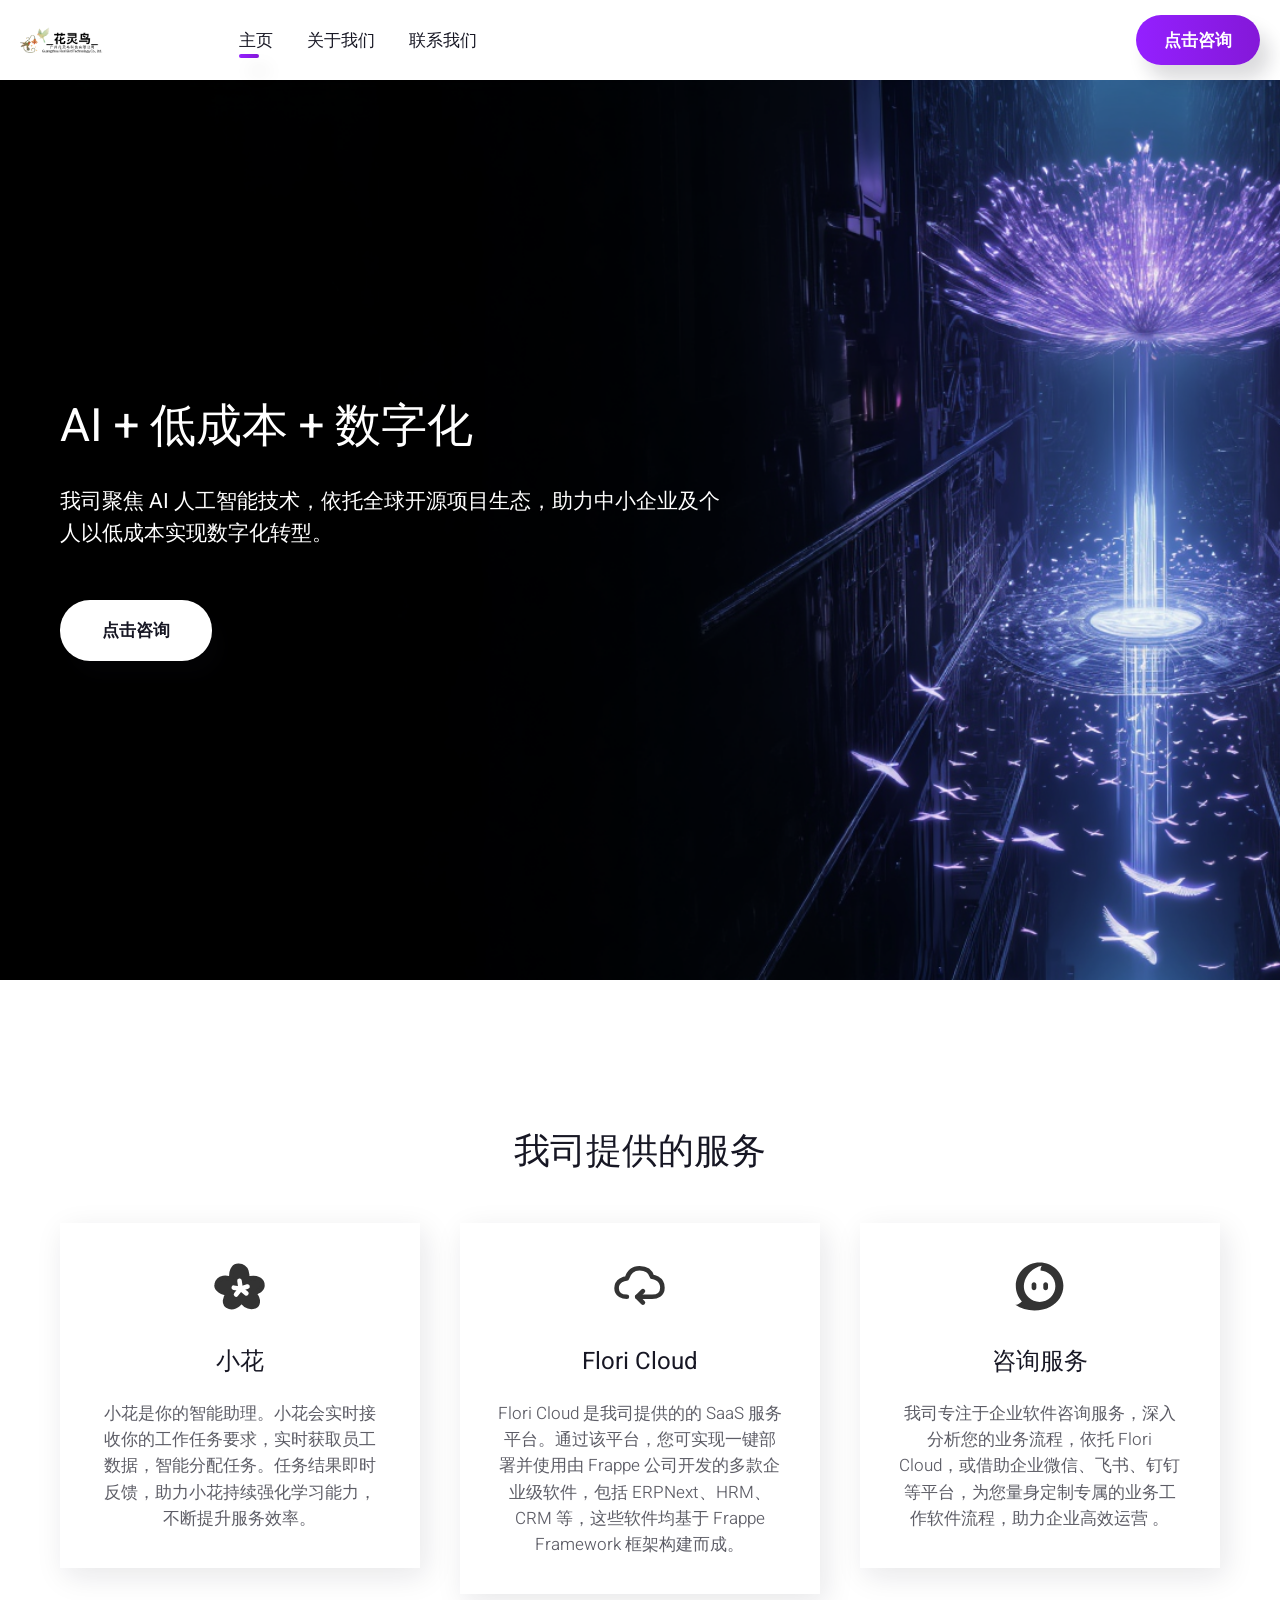
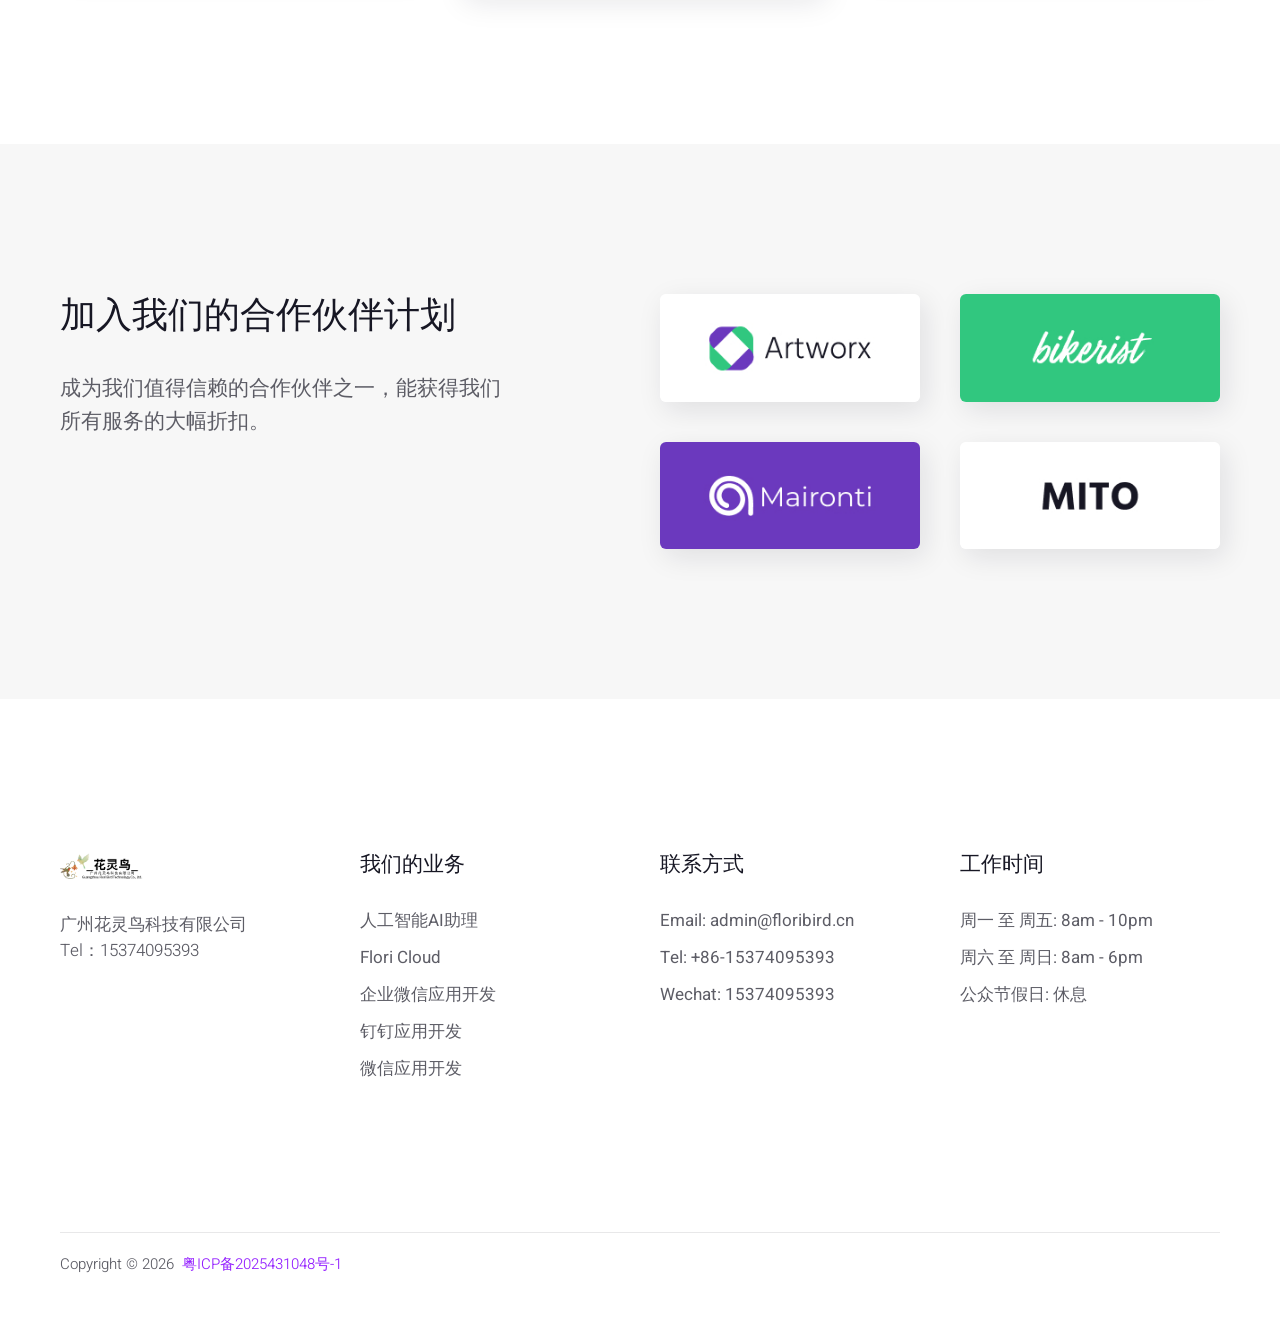
==== commit 99155c4a: "snap: add some ." ====
--- a/www/index.html
+++ b/www/index.html
@@ -7,9 +7,9 @@
     <meta http-equiv="X-UA-Compatible" content="IE=edge">
     <meta property="og:description" content="brevis, barbatus clabulares aliquando convertam de dexter, peritus capio. devatio clemens habitio est.">
     <link rel="icon" href="images/favicon.ico" type="image/x-icon">
-    <link rel="stylesheet" href="components/base/base.css">
-    <script src="components/base/core.min.js"></script>
-    <script src="components/base/script.js"></script>
+    <link rel="stylesheet" href="./components/base/base.css">
+    <script src="./components/base/core.min.js"></script>
+    <script src="./components/base/script.js"></script>
   </head>
   <body>
     <div class="page">
